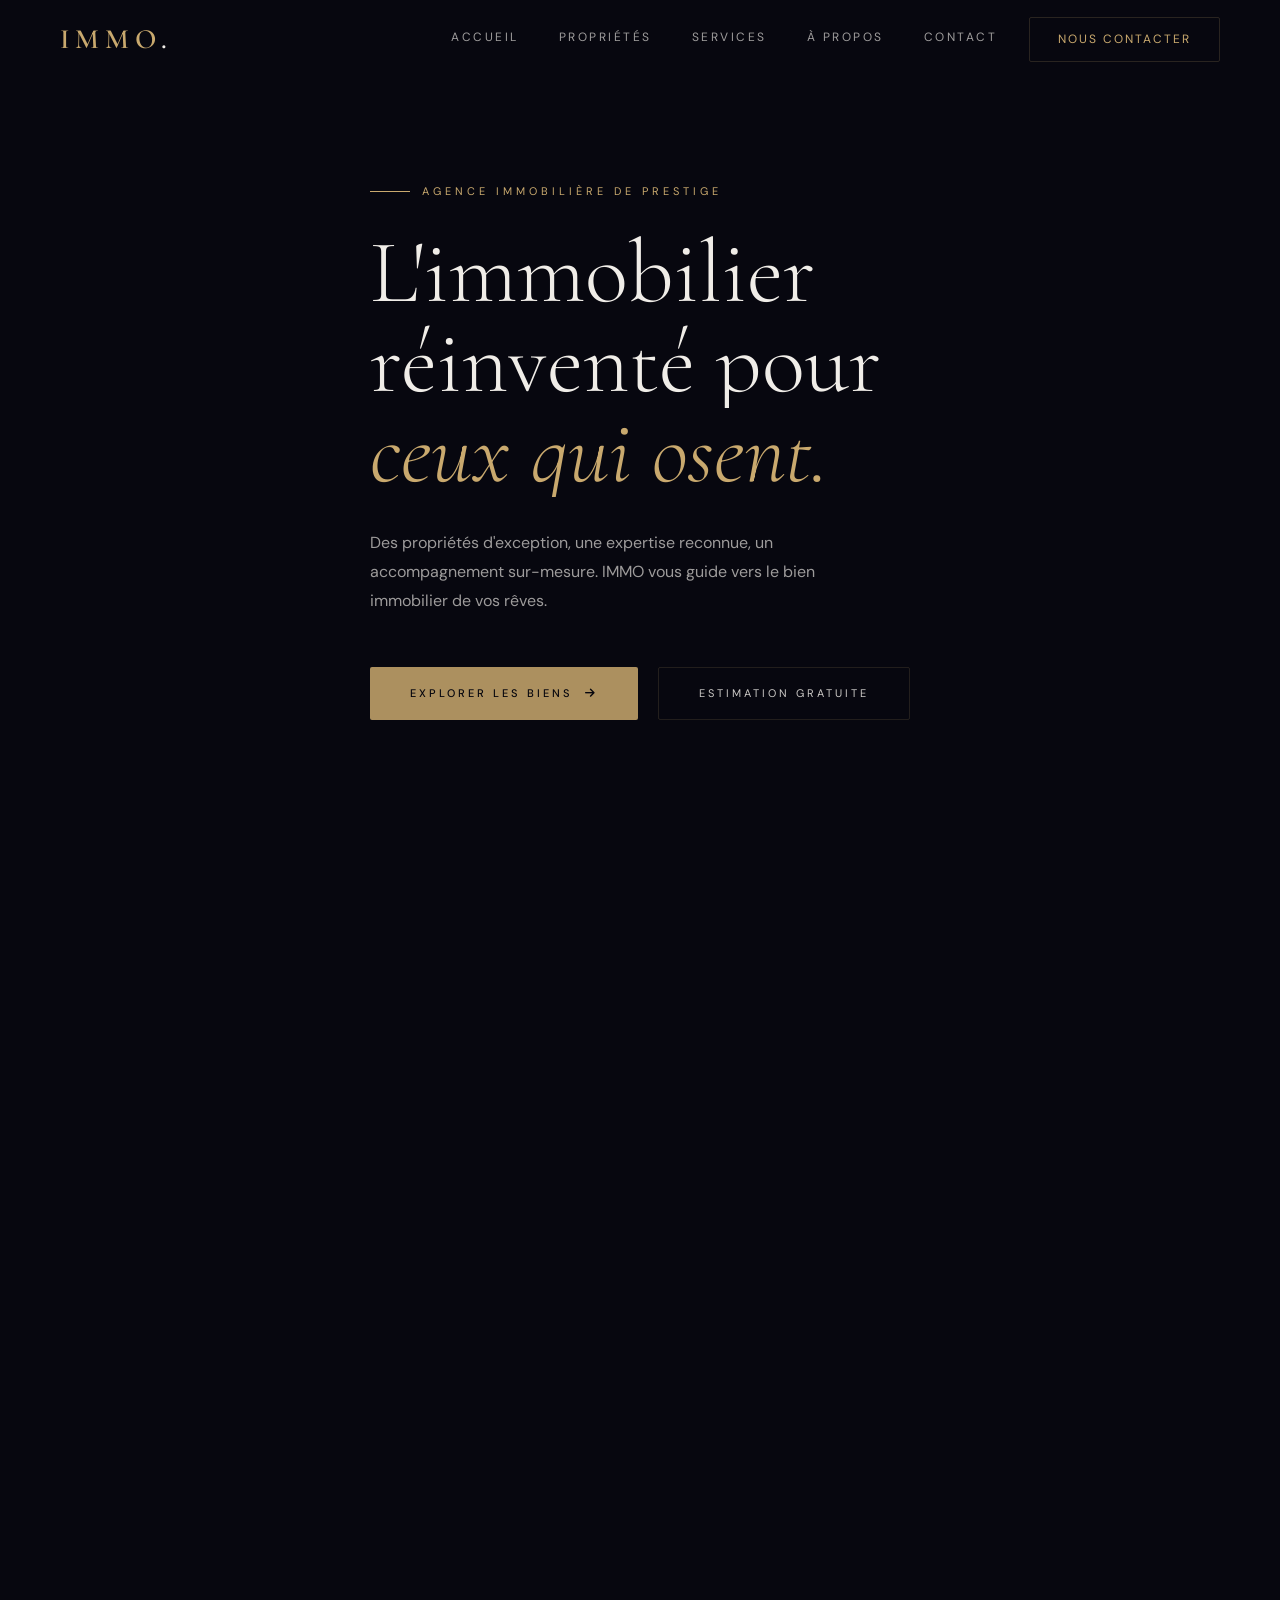
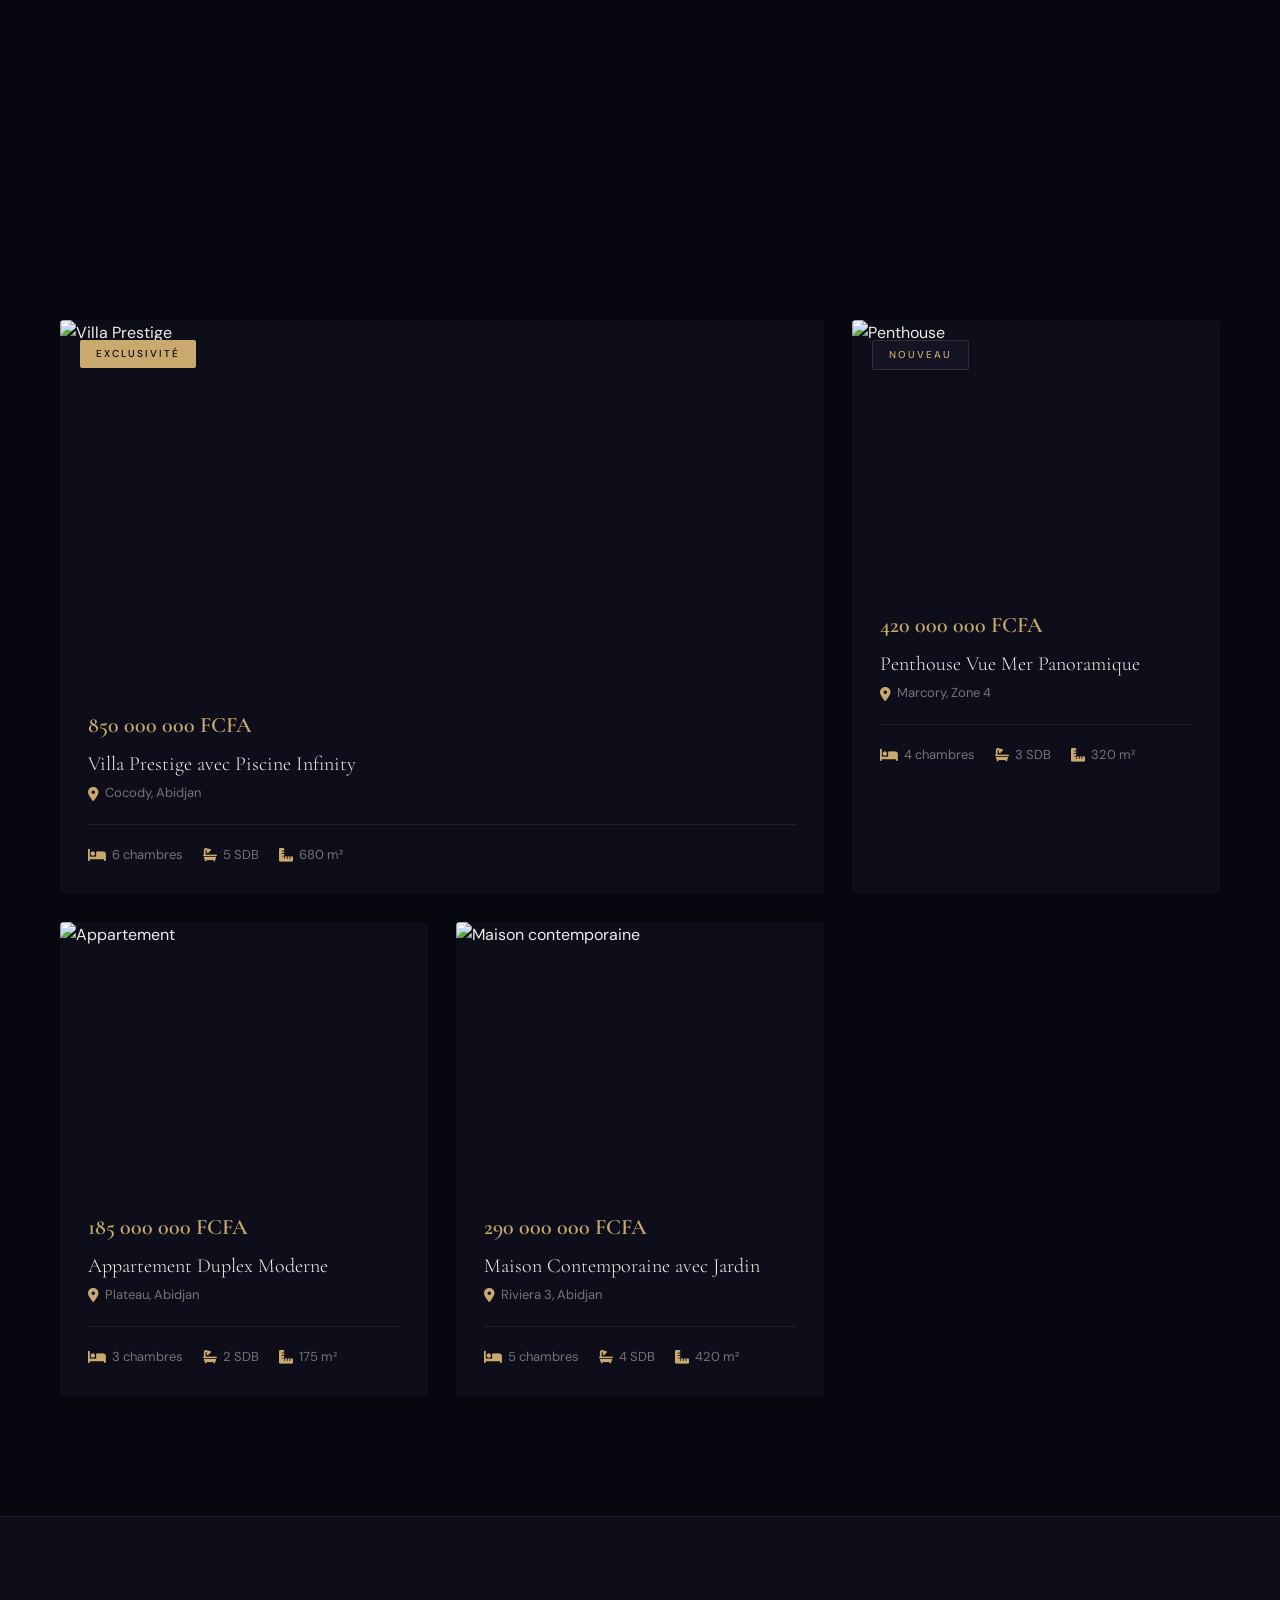
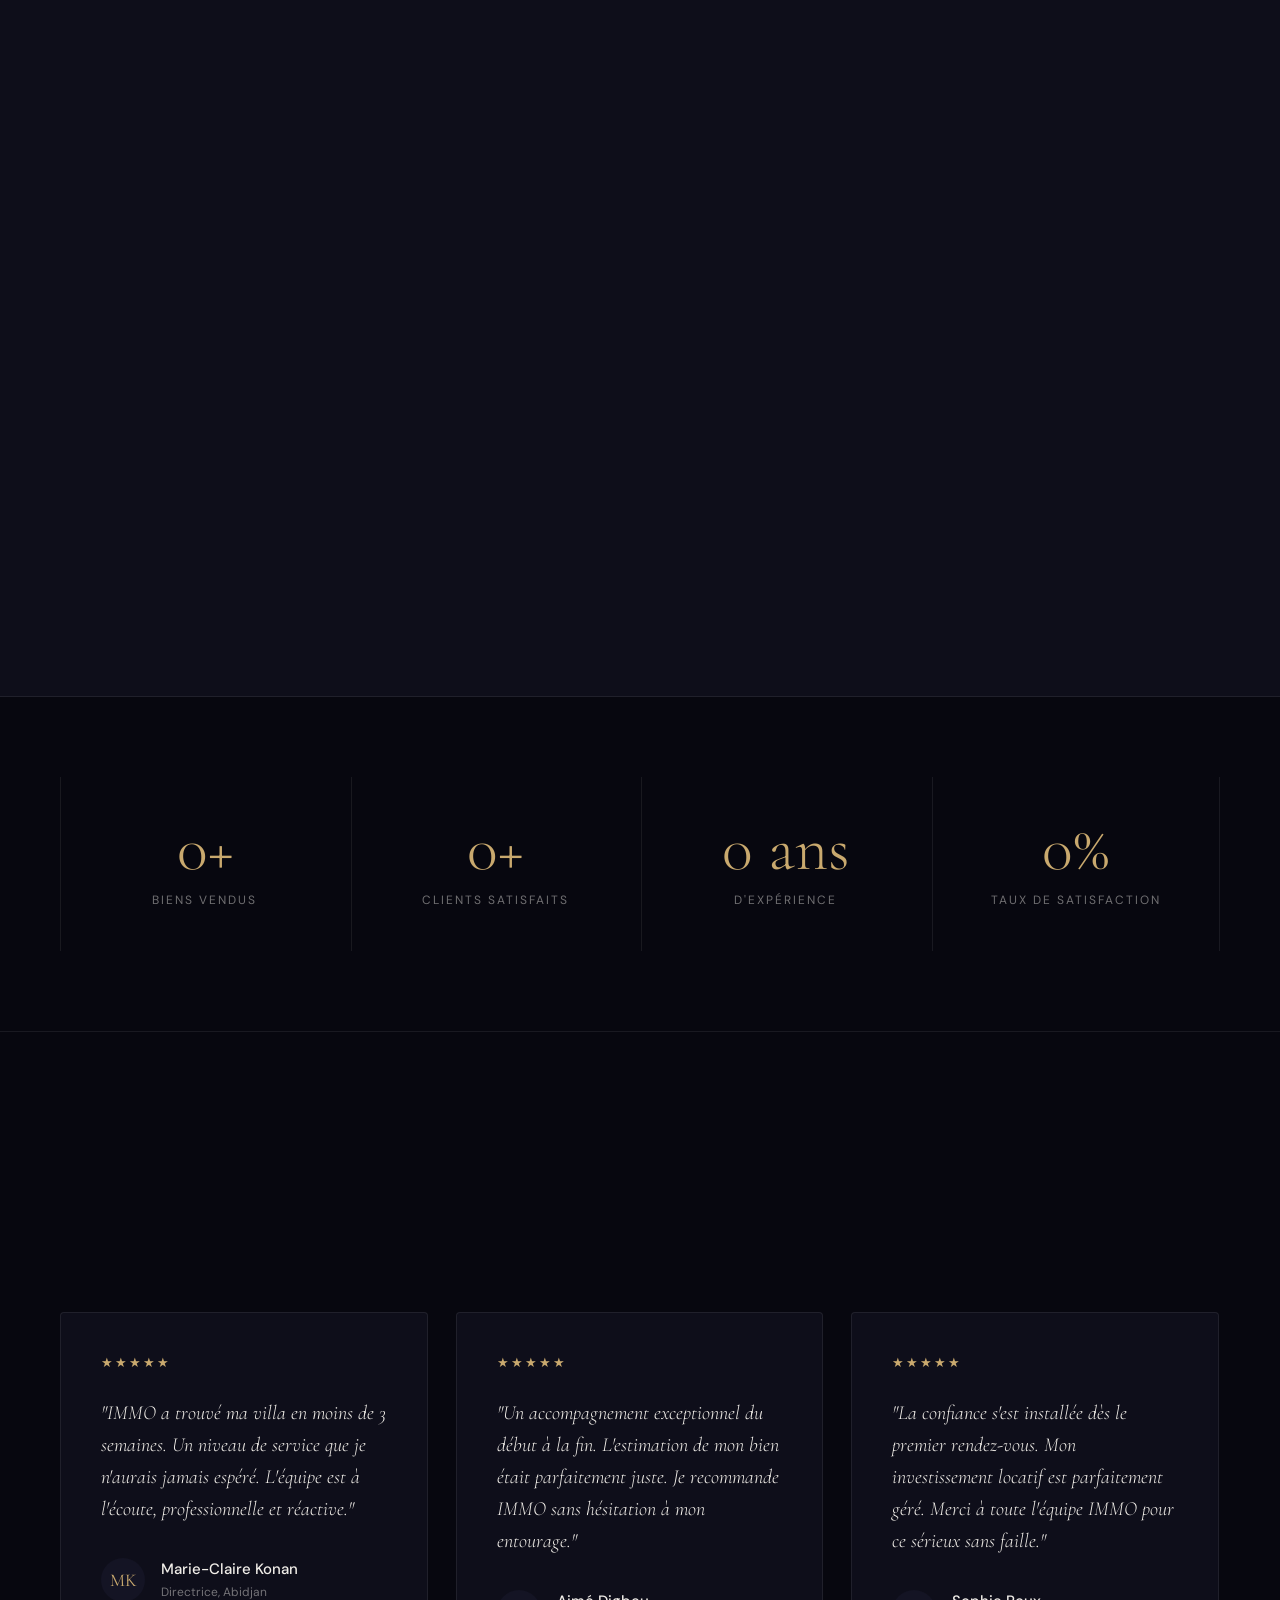
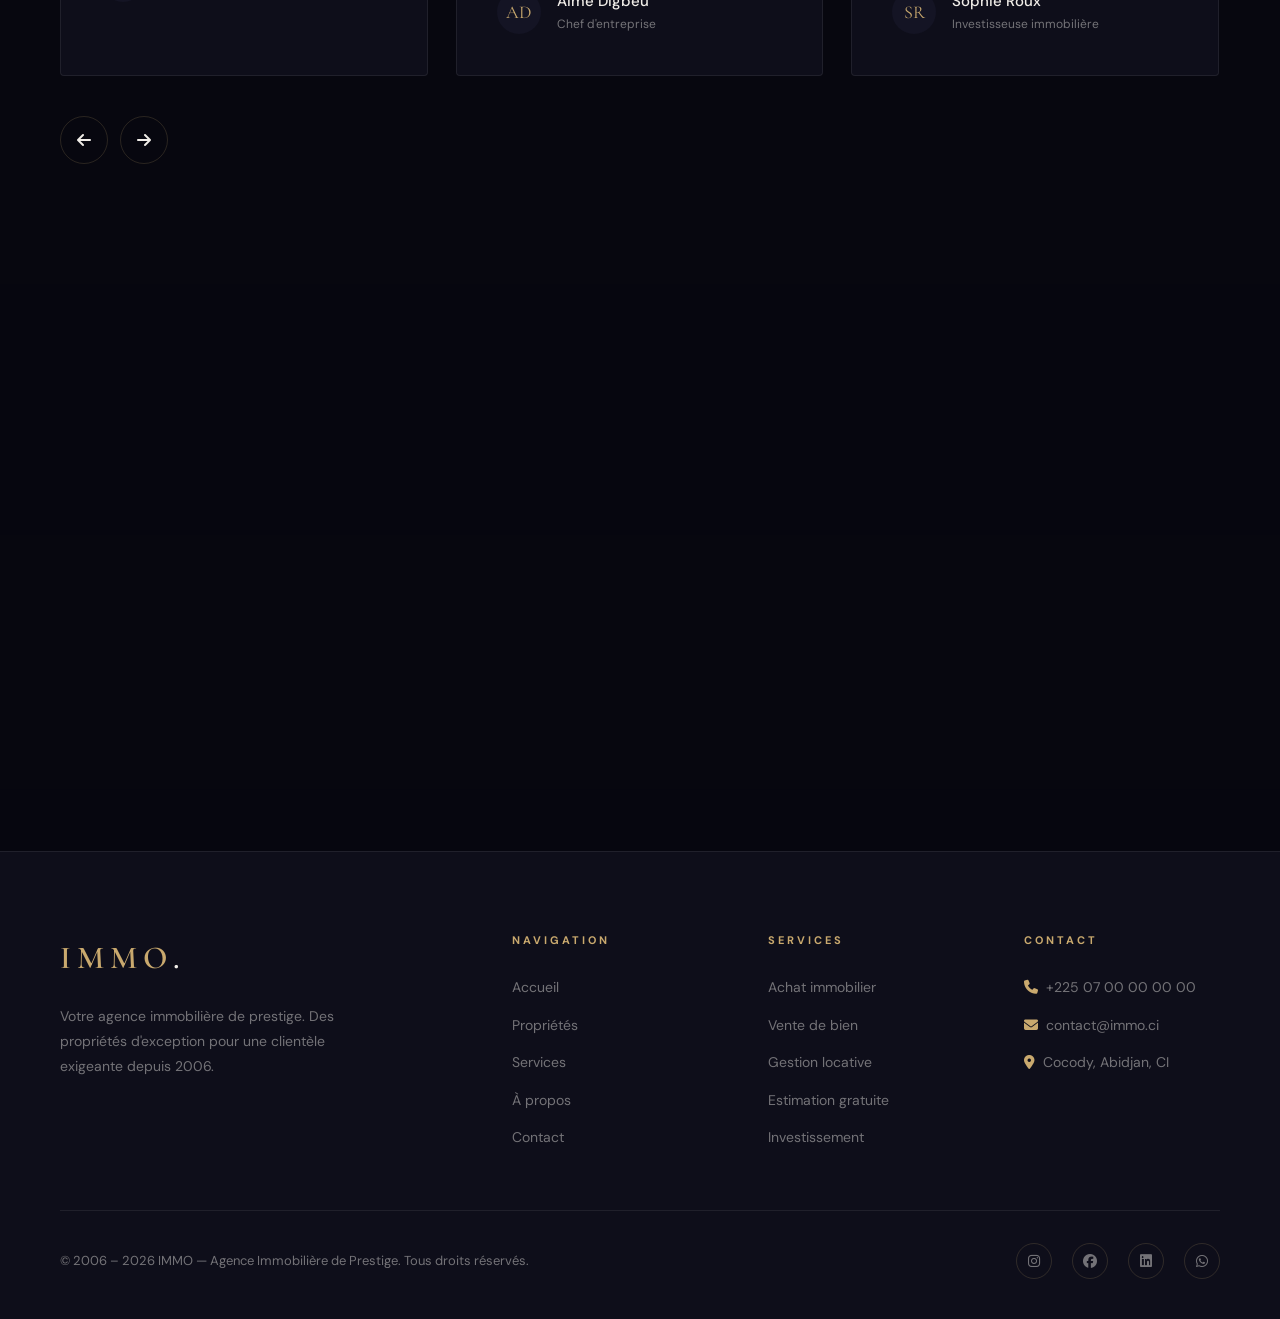
==== index.html @ c1b5be08 "lancement_officiel" ====
<!DOCTYPE html>
<html lang="fr">
<head>
  <meta charset="UTF-8">
  <meta name="viewport" content="width=device-width, initial-scale=1.0">
  <title>IMMO — Agence Immobilière de Prestige</title>
  <meta name="description" content="IMMO, votre agence immobilière de prestige. Villas, appartements et propriétés d'exception à travers le pays.">
  <link rel="stylesheet" href="style.css">
  <link rel="stylesheet" href="https://cdnjs.cloudflare.com/ajax/libs/font-awesome/6.4.0/css/all.min.css">
  <style>
    /* ── HERO ── */
    .hero {
      position: relative;
      height: 100vh;
      min-height: 700px;
      display: flex;
      align-items: center;
    }
    .hero-bg {
      position: absolute;
      inset: 0;
      background-image: url('https://images.unsplash.com/photo-1600596542815-ffad4c1539a9?w=1800&q=85');
      background-size: cover;
      background-position: center;
      overflow: hidden;
    }
    .hero-overlay {
      position: absolute;
      inset: 0;
      background: linear-gradient(
        105deg,
        rgba(7,7,15,0.92) 0%,
        rgba(7,7,15,0.70) 50%,
        rgba(7,7,15,0.30) 100%
      );
    }
    .hero-content {
      position: relative;
      z-index: 2;
      max-width: 780px;
    }
    .hero-eyebrow {
      display: flex;
      align-items: center;
      gap: 12px;
      margin-bottom: 28px;
      overflow: hidden;
    }
    .hero-eyebrow-inner {
      display: flex;
      align-items: center;
      gap: 12px;
      transform: translateX(-100%);
      opacity: 0;
    }
    .hero-eyebrow span {
      font-size: 11px;
      letter-spacing: 4px;
      text-transform: uppercase;
      color: var(--gold);
    }
    .hero-eyebrow-line { width: 40px; height: 1px; background: var(--gold); }

    .hero-title {
      font-family: var(--font-display);
      font-weight: 300;
      font-size: clamp(52px, 7vw, 96px);
      line-height: 1.0;
      margin-bottom: 32px;
      overflow: hidden;
    }
    .hero-title .line-wrap { overflow: hidden; }
    .hero-title .line { display: block; transform: translateY(110%); opacity: 0; }
    .hero-title em {
      font-style: italic;
      color: var(--gold);
    }

    .hero-desc {
      font-size: 16px;
      color: var(--text-sub);
      line-height: 1.8;
      max-width: 480px;
      margin-bottom: 48px;
      opacity: 0;
      transform: translateY(20px);
    }
    .hero-actions {
      display: flex;
      gap: 20px;
      opacity: 0;
      transform: translateY(20px);
    }

    /* Search bar */
    .hero-search {
      position: absolute;
      bottom: -36px;
      left: 0;
      right: 0;
      z-index: 10;
    }
    .hero-search-inner {
      max-width: 900px;
      margin: 0 auto;
      background: var(--bg2);
      border: 1px solid var(--border);
      border-radius: 4px;
      padding: 28px 36px;
      display: grid;
      grid-template-columns: 1fr 1fr 1fr auto;
      gap: 24px;
      align-items: end;
      box-shadow: 0 40px 100px rgba(0,0,0,0.5);
    }
    .search-field label {
      display: block;
      font-size: 10px;
      letter-spacing: 2.5px;
      text-transform: uppercase;
      color: var(--gold);
      margin-bottom: 10px;
    }
    .search-field select,
    .search-field input {
      width: 100%;
      background: transparent;
      border: none;
      border-bottom: 1px solid var(--border-light);
      padding: 8px 0;
      font-size: 14px;
      color: var(--text);
      font-family: var(--font-body);
      outline: none;
      transition: border-color 0.3s;
      appearance: none;
    }
    .search-field select option { background: var(--bg2); color: var(--text); }
    .search-field select:focus,
    .search-field input:focus { border-color: var(--gold); }
    .search-field input::placeholder { color: var(--text-muted); }
    .search-btn {
      padding: 14px 32px;
      background: var(--gold);
      color: var(--bg);
      font-size: 12px;
      letter-spacing: 2px;
      text-transform: uppercase;
      font-weight: 500;
      border-radius: 2px;
      transition: var(--transition);
      white-space: nowrap;
    }
    .search-btn:hover { background: var(--gold-light); }

    /* Scroll indicator */
    .scroll-indicator {
      position: absolute;
      bottom: 40px;
      right: 60px;
      z-index: 2;
      display: flex;
      flex-direction: column;
      align-items: center;
      gap: 8px;
      opacity: 0;
    }
    .scroll-indicator span {
      writing-mode: vertical-rl;
      font-size: 10px;
      letter-spacing: 3px;
      text-transform: uppercase;
      color: var(--text-muted);
    }
    .scroll-line {
      width: 1px;
      height: 60px;
      background: linear-gradient(to bottom, var(--gold), transparent);
      animation: scrollDown 2s ease-in-out infinite;
    }
    @keyframes scrollDown {
      0% { transform: scaleY(0); transform-origin: top; opacity: 1; }
      50% { transform: scaleY(1); transform-origin: top; opacity: 1; }
      100% { transform: scaleY(1); transform-origin: bottom; opacity: 0; }
    }

    /* Floating stats */
    .hero-stats {
      position: absolute;
      bottom: 100px;
      right: 60px;
      z-index: 2;
      display: flex;
      flex-direction: column;
      gap: 2px;
      opacity: 0;
    }
    .hero-stat {
      background: rgba(14,14,26,0.7);
      backdrop-filter: blur(10px);
      border: 1px solid var(--border-light);
      border-radius: 2px;
      padding: 16px 24px;
      text-align: right;
    }
    .hero-stat-val {
      font-family: var(--font-display);
      font-size: 28px;
      font-weight: 600;
      color: var(--gold);
      line-height: 1;
    }
    .hero-stat-lbl {
      font-size: 10px;
      letter-spacing: 2px;
      text-transform: uppercase;
      color: var(--text-muted);
      margin-top: 4px;
    }

    /* ── INTRO ── */
    .intro-section {
      padding: 160px 0 120px;
    }
    .intro-grid {
      display: grid;
      grid-template-columns: 1fr 1fr;
      gap: 100px;
      align-items: center;
    }
    .intro-text .display-title { font-size: clamp(36px, 4vw, 56px); margin-bottom: 24px; }
    .intro-text p { font-size: 15px; color: var(--text-muted); line-height: 1.9; margin-bottom: 16px; }
    .intro-img-wrap {
      position: relative;
      height: 580px;
    }
    .intro-img {
      width: 80%;
      height: 100%;
      object-fit: cover;
      border-radius: 4px;
      position: absolute;
      right: 0;
    }
    .intro-img-card {
      position: absolute;
      bottom: 40px;
      left: 0;
      background: var(--bg2);
      border: 1px solid var(--border);
      border-radius: 4px;
      padding: 24px 28px;
      width: 200px;
      z-index: 2;
    }
    .intro-img-card .val {
      font-family: var(--font-display);
      font-size: 40px;
      font-weight: 600;
      color: var(--gold);
      line-height: 1;
    }
    .intro-img-card .lbl {
      font-size: 12px;
      color: var(--text-muted);
      margin-top: 6px;
      letter-spacing: 1px;
    }
    .intro-img-badge {
      position: absolute;
      top: 40px;
      left: 20px;
      background: var(--gold);
      color: var(--bg);
      padding: 10px 20px;
      font-size: 11px;
      letter-spacing: 2px;
      text-transform: uppercase;
      font-weight: 500;
      border-radius: 2px;
      z-index: 2;
    }

    /* ── FEATURED PROPERTIES ── */
    .props-header {
      display: flex;
      align-items: flex-end;
      justify-content: space-between;
      margin-bottom: 60px;
    }
    .props-header .display-title { font-size: clamp(36px, 4vw, 52px); }
    .props-grid {
      display: grid;
      grid-template-columns: repeat(3, 1fr);
      gap: 28px;
    }
    .props-grid .prop-card:first-child {
      grid-column: span 2;
    }
    .props-grid .prop-card:first-child .prop-card-img { height: 360px; }

    /* ── SERVICES ── */
    .services-section {
      background: var(--bg2);
      border-top: 1px solid var(--border-light);
      border-bottom: 1px solid var(--border-light);
    }
    .services-grid {
      display: grid;
      grid-template-columns: repeat(4, 1fr);
      gap: 2px;
      margin-top: 60px;
    }
    .service-item {
      padding: 48px 36px;
      border: 1px solid var(--border-light);
      transition: background 0.4s, border-color 0.4s;
      cursor: default;
    }
    .service-item:hover {
      background: rgba(201,169,110,0.05);
      border-color: var(--border);
    }
    .service-icon {
      width: 52px; height: 52px;
      border: 1px solid var(--border);
      border-radius: 50%;
      display: flex;
      align-items: center;
      justify-content: center;
      margin-bottom: 28px;
      font-size: 20px;
      color: var(--gold);
      transition: var(--transition);
    }
    .service-item:hover .service-icon {
      background: var(--gold);
      color: var(--bg);
      border-color: var(--gold);
    }
    .service-item h3 {
      font-family: var(--font-display);
      font-size: 22px;
      font-weight: 400;
      margin-bottom: 12px;
    }
    .service-item p {
      font-size: 14px;
      color: var(--text-muted);
      line-height: 1.8;
    }

    /* ── STATS BAND ── */
    .stats-band {
      padding: 80px 0;
      border-bottom: 1px solid var(--border-light);
    }
    .stats-row {
      display: grid;
      grid-template-columns: repeat(4, 1fr);
      gap: 2px;
    }
    .stat-box {
      text-align: center;
      padding: 40px 20px;
      border-left: 1px solid var(--border-light);
    }
    .stat-box:last-child { border-right: 1px solid var(--border-light); }
    .stat-num {
      font-family: var(--font-display);
      font-size: clamp(48px, 5vw, 72px);
      font-weight: 300;
      color: var(--gold);
      line-height: 1;
      display: block;
    }
    .stat-lbl {
      font-size: 12px;
      letter-spacing: 2px;
      text-transform: uppercase;
      color: var(--text-muted);
      margin-top: 10px;
      display: block;
    }

    /* ── TESTIMONIALS ── */
    .testimonials-section { overflow: hidden; }
    .testimonials-header { margin-bottom: 60px; }
    .testimonials-track {
      display: flex;
      gap: 28px;
      transition: transform 0.6s var(--ease-out);
    }
    .testimonial-card {
      flex: 0 0 calc(33.33% - 19px);
      background: var(--bg2);
      border: 1px solid var(--border-light);
      border-radius: 4px;
      padding: 40px;
    }
    .testimonial-stars {
      color: var(--gold);
      font-size: 13px;
      letter-spacing: 2px;
      margin-bottom: 24px;
    }
    .testimonial-text {
      font-family: var(--font-display);
      font-size: 20px;
      font-weight: 300;
      font-style: italic;
      line-height: 1.6;
      color: var(--text);
      margin-bottom: 32px;
    }
    .testimonial-author {
      display: flex;
      align-items: center;
      gap: 16px;
    }
    .testimonial-avatar {
      width: 44px; height: 44px;
      border-radius: 50%;
      object-fit: cover;
      background: var(--bg3);
    }
    .testimonial-name { font-size: 15px; font-weight: 500; }
    .testimonial-role { font-size: 12px; color: var(--text-muted); margin-top: 2px; }
    .testimonials-nav {
      display: flex;
      gap: 12px;
      margin-top: 40px;
    }
    .testimonial-btn {
      width: 48px; height: 48px;
      border: 1px solid var(--border);
      border-radius: 50%;
      display: flex;
      align-items: center;
      justify-content: center;
      color: var(--text);
      font-size: 16px;
      transition: var(--transition);
      cursor: pointer;
    }
    .testimonial-btn:hover { border-color: var(--gold); color: var(--gold); }

    /* ── CTA BANNER ── */
    .cta-banner {
      position: relative;
      overflow: hidden;
    }
    .cta-banner-bg {
      position: absolute;
      inset: 0;
      background-image: url('https://images.unsplash.com/photo-1600047509807-ba8f99d2cdde?w=1800&q=80');
      background-size: cover;
      background-position: center;
    }
    .cta-banner-overlay {
      position: absolute;
      inset: 0;
      background: rgba(7,7,15,0.82);
    }
    .cta-banner-content {
      position: relative;
      z-index: 2;
      padding: 120px 0;
      text-align: center;
    }
    .cta-banner-content .display-title {
      font-size: clamp(40px, 5vw, 70px);
      margin-bottom: 20px;
    }
    .cta-banner-content p {
      font-size: 16px;
      color: var(--text-sub);
      max-width: 500px;
      margin: 0 auto 48px;
    }
    .cta-banner-actions { display: flex; gap: 20px; justify-content: center; }

    @media (max-width: 1024px) {
      .hero-search-inner { grid-template-columns: 1fr 1fr; }
      .props-grid { grid-template-columns: 1fr 1fr; }
      .props-grid .prop-card:first-child { grid-column: span 1; }
      .services-grid { grid-template-columns: 1fr 1fr; }
      .stats-row { grid-template-columns: 1fr 1fr; }
      .testimonial-card { flex: 0 0 calc(50% - 14px); }
    }
    @media (max-width: 768px) {
      .hero-stats, .scroll-indicator { display: none; }
      .hero-search-inner { grid-template-columns: 1fr; }
      .intro-grid { grid-template-columns: 1fr; }
      .intro-img-wrap { height: 350px; }
      .props-header { flex-direction: column; align-items: flex-start; gap: 20px; }
      .props-grid { grid-template-columns: 1fr; }
      .services-grid { grid-template-columns: 1fr; }
      .stats-row { grid-template-columns: 1fr 1fr; }
      .testimonial-card { flex: 0 0 85vw; }
      .cta-banner-actions { flex-direction: column; align-items: center; }
    }
  </style>
</head>
<body>

<!-- ══ NAV ══════════════════════════════════════════════════════════════ -->
<nav class="nav" id="mainNav">
  <a href="index.html" class="nav-logo">IMMO<span>.</span></a>
  <div class="nav-links">
    <a href="index.html" class="nav-link">Accueil</a>
    <a href="proprietes.html" class="nav-link">Propriétés</a>
    <a href="services.html" class="nav-link">Services</a>
    <a href="a-propos.html" class="nav-link">À propos</a>
    <a href="contact.html" class="nav-link">Contact</a>
  </div>
  <a href="contact.html" class="nav-cta">Nous contacter</a>
  <div class="hamburger" id="hamburger">
    <span></span><span></span><span></span>
  </div>
</nav>
<div class="mobile-menu" id="mobileMenu">
  <a href="index.html" class="nav-link">Accueil</a>
  <a href="proprietes.html" class="nav-link">Propriétés</a>
  <a href="services.html" class="nav-link">Services</a>
  <a href="a-propos.html" class="nav-link">À propos</a>
  <a href="contact.html" class="nav-link">Contact</a>
</div>

<!-- ══ HERO ══════════════════════════════════════════════════════════════ -->
<section class="hero" id="hero">
  <div class="hero-bg" data-parallax="0.25"></div>
  <div class="hero-overlay"></div>

  <div class="container">
    <div class="hero-content">
      <div class="hero-eyebrow">
        <div class="hero-eyebrow-inner" id="eyebrow">
          <div class="hero-eyebrow-line"></div>
          <span>Agence Immobilière de Prestige</span>
        </div>
      </div>

      <h1 class="hero-title" id="heroTitle">
        <div class="line-wrap"><span class="line">L'immobilier</span></div>
        <div class="line-wrap"><span class="line">réinventé pour</span></div>
        <div class="line-wrap"><span class="line"><em>ceux qui osent.</em></span></div>
      </h1>

      <p class="hero-desc" id="heroDesc">
        Des propriétés d'exception, une expertise reconnue, un accompagnement sur-mesure. IMMO vous guide vers le bien immobilier de vos rêves.
      </p>

      <div class="hero-actions" id="heroActions">
        <a href="proprietes.html" class="btn-primary">
          Explorer les biens <i class="fa fa-arrow-right"></i>
        </a>
        <a href="contact.html" class="btn-outline">
          Estimation gratuite
        </a>
      </div>
    </div>
  </div>

  <!-- Floating stats -->
  <div class="hero-stats" id="heroStats">
    <div class="hero-stat">
      <div class="hero-stat-val">+850</div>
      <div class="hero-stat-lbl">Biens vendus</div>
    </div>
    <div class="hero-stat">
      <div class="hero-stat-val">18 ans</div>
      <div class="hero-stat-lbl">D'expérience</div>
    </div>
  </div>

  <!-- Scroll indicator -->
  <div class="scroll-indicator" id="scrollIndicator">
    <div class="scroll-line"></div>
    <span>Scroll</span>
  </div>

  <!-- Search bar -->
  <div class="hero-search container">
    <div class="hero-search-inner reveal-scale">
      <div class="search-field">
        <label>Type de bien</label>
        <select>
          <option>Tous les biens</option>
          <option>Villa</option>
          <option>Appartement</option>
          <option>Penthouse</option>
          <option>Maison</option>
        </select>
      </div>
      <div class="search-field">
        <label>Localisation</label>
        <input type="text" placeholder="Ville, quartier...">
      </div>
      <div class="search-field">
        <label>Budget maximum</label>
        <select>
          <option>Tous budgets</option>
          <option>Jusqu'à 50M FCFA</option>
          <option>Jusqu'à 100M FCFA</option>
          <option>Jusqu'à 250M FCFA</option>
          <option>250M+ FCFA</option>
        </select>
      </div>
      <button class="search-btn" onclick="window.location='proprietes.html'">
        <i class="fa fa-search"></i> Rechercher
      </button>
    </div>
  </div>
</section>

<!-- ══ INTRO ══════════════════════════════════════════════════════════════ -->
<section class="intro-section">
  <div class="container">
    <div class="intro-grid">
      <div class="intro-text">
        <span class="tag reveal">Notre approche</span>
        <h2 class="display-title reveal">
          Plus qu'une agence,<br>
          <em style="font-style:italic; color:var(--gold);">un partenaire</em><br>
          de confiance.
        </h2>
        <div class="divider reveal"></div>
        <p class="reveal">Depuis 18 ans, IMMO accompagne ses clients dans leurs projets immobiliers les plus ambitieux. Notre équipe d'experts sélectionne pour vous des biens d'exception avec un seul objectif : votre satisfaction totale.</p>
        <p class="reveal">Chaque bien est rigoureusement évalué, chaque transaction est suivie avec rigueur et transparence, chaque client bénéficie d'un accompagnement personnalisé de A à Z.</p>
        <a href="a-propos.html" class="btn-outline reveal" style="margin-top:32px;">En savoir plus</a>
      </div>
      <div class="intro-img-wrap reveal-right">
        <div class="intro-img-badge">Depuis 2006</div>
        <img
          class="intro-img"
          src="https://images.unsplash.com/photo-1613977257363-707ba9348227?w=900&q=85"
          alt="Villa de luxe IMMO"
        >
        <div class="intro-img-card">
          <div class="val"><span class="counter" data-target="850" data-suffix="+">0+</span></div>
          <div class="lbl">Biens vendus</div>
        </div>
      </div>
    </div>
  </div>
</section>

<!-- ══ FEATURED PROPERTIES ══════════════════════════════════════════════ -->
<section class="section" style="padding-top:0;">
  <div class="container">
    <div class="props-header">
      <div>
        <span class="tag reveal">Sélection du moment</span>
        <h2 class="display-title reveal" style="font-size:clamp(36px,4vw,52px);">Propriétés en vedette</h2>
      </div>
      <a href="proprietes.html" class="btn-outline reveal">Voir tout <i class="fa fa-arrow-right"></i></a>
    </div>

    <div class="props-grid stagger-children">
      <!-- Card 1 — Large -->
      <div class="prop-card">
        <img class="prop-card-img" src="https://images.unsplash.com/photo-1613977257592-4871e5fcd7c4?w=1000&q=85" alt="Villa Prestige">
        <span class="prop-card-badge">Exclusivité</span>
        <div class="prop-card-body">
          <div class="prop-card-price">850 000 000 FCFA</div>
          <div class="prop-card-title">Villa Prestige avec Piscine Infinity</div>
          <div class="prop-card-loc"><i class="fa fa-map-marker-alt"></i> Cocody, Abidjan</div>
          <div class="prop-card-specs">
            <div class="spec-item"><i class="fa fa-bed"></i> 6 chambres</div>
            <div class="spec-item"><i class="fa fa-bath"></i> 5 SDB</div>
            <div class="spec-item"><i class="fa fa-ruler-combined"></i> 680 m²</div>
          </div>
        </div>
      </div>

      <!-- Card 2 -->
      <div class="prop-card">
        <img class="prop-card-img" src="https://images.unsplash.com/photo-1512917774080-9991f1c4c750?w=700&q=85" alt="Penthouse">
        <span class="prop-card-badge" style="background:var(--bg3);color:var(--gold);border:1px solid var(--border);">Nouveau</span>
        <div class="prop-card-body">
          <div class="prop-card-price">420 000 000 FCFA</div>
          <div class="prop-card-title">Penthouse Vue Mer Panoramique</div>
          <div class="prop-card-loc"><i class="fa fa-map-marker-alt"></i> Marcory, Zone 4</div>
          <div class="prop-card-specs">
            <div class="spec-item"><i class="fa fa-bed"></i> 4 chambres</div>
            <div class="spec-item"><i class="fa fa-bath"></i> 3 SDB</div>
            <div class="spec-item"><i class="fa fa-ruler-combined"></i> 320 m²</div>
          </div>
        </div>
      </div>

      <!-- Card 3 -->
      <div class="prop-card">
        <img class="prop-card-img" src="https://images.unsplash.com/photo-1600585154526-990dced4db0d?w=700&q=85" alt="Appartement">
        <div class="prop-card-body">
          <div class="prop-card-price">185 000 000 FCFA</div>
          <div class="prop-card-title">Appartement Duplex Moderne</div>
          <div class="prop-card-loc"><i class="fa fa-map-marker-alt"></i> Plateau, Abidjan</div>
          <div class="prop-card-specs">
            <div class="spec-item"><i class="fa fa-bed"></i> 3 chambres</div>
            <div class="spec-item"><i class="fa fa-bath"></i> 2 SDB</div>
            <div class="spec-item"><i class="fa fa-ruler-combined"></i> 175 m²</div>
          </div>
        </div>
      </div>

      <!-- Card 4 -->
      <div class="prop-card">
        <img class="prop-card-img" src="https://images.unsplash.com/photo-1523217582562-09d0def993a6?w=700&q=85" alt="Maison contemporaine">
        <div class="prop-card-body">
          <div class="prop-card-price">290 000 000 FCFA</div>
          <div class="prop-card-title">Maison Contemporaine avec Jardin</div>
          <div class="prop-card-loc"><i class="fa fa-map-marker-alt"></i> Riviera 3, Abidjan</div>
          <div class="prop-card-specs">
            <div class="spec-item"><i class="fa fa-bed"></i> 5 chambres</div>
            <div class="spec-item"><i class="fa fa-bath"></i> 4 SDB</div>
            <div class="spec-item"><i class="fa fa-ruler-combined"></i> 420 m²</div>
          </div>
        </div>
      </div>
    </div>
  </div>
</section>

<!-- ══ SERVICES ══════════════════════════════════════════════════════════ -->
<section class="section services-section">
  <div class="container">
    <span class="tag reveal">Ce que nous faisons</span>
    <h2 class="display-title reveal" style="font-size:clamp(36px,4vw,52px); max-width:600px;">Des services pensés pour votre réussite.</h2>

    <div class="services-grid">
      <div class="service-item reveal">
        <div class="service-icon"><i class="fa fa-search"></i></div>
        <h3>Recherche de bien</h3>
        <p>Nous identifions les propriétés correspondant exactement à vos critères, même les plus exigeants.</p>
      </div>
      <div class="service-item reveal">
        <div class="service-icon"><i class="fa fa-handshake"></i></div>
        <h3>Transaction clé en main</h3>
        <p>De la négociation à la signature notariale, nous gérons chaque étape avec expertise et rigueur.</p>
      </div>
      <div class="service-item reveal">
        <div class="service-icon"><i class="fa fa-chart-line"></i></div>
        <h3>Estimation immobilière</h3>
        <p>Une évaluation précise de votre bien, basée sur les données du marché et notre expertise locale.</p>
      </div>
      <div class="service-item reveal">
        <div class="service-icon"><i class="fa fa-home"></i></div>
        <h3>Gestion locative</h3>
        <p>Confiez-nous la gestion de vos biens locatifs : locataires, loyers, entretien — on gère tout.</p>
      </div>
    </div>
  </div>
</section>

<!-- ══ STATS ══════════════════════════════════════════════════════════════ -->
<section class="stats-band">
  <div class="container">
    <div class="stats-row">
      <div class="stat-box">
        <span class="stat-num counter" data-target="850" data-suffix="+">0+</span>
        <span class="stat-lbl">Biens vendus</span>
      </div>
      <div class="stat-box">
        <span class="stat-num counter" data-target="1200" data-suffix="+">0+</span>
        <span class="stat-lbl">Clients satisfaits</span>
      </div>
      <div class="stat-box">
        <span class="stat-num counter" data-target="18" data-suffix=" ans">0 ans</span>
        <span class="stat-lbl">D'expérience</span>
      </div>
      <div class="stat-box">
        <span class="stat-num counter" data-target="98" data-suffix="%">0%</span>
        <span class="stat-lbl">Taux de satisfaction</span>
      </div>
    </div>
  </div>
</section>

<!-- ══ TESTIMONIALS ══════════════════════════════════════════════════════ -->
<section class="section testimonials-section">
  <div class="container">
    <div class="testimonials-header">
      <span class="tag reveal">Ils nous font confiance</span>
      <h2 class="display-title reveal" style="font-size:clamp(36px,4vw,52px);">Ce que disent nos clients</h2>
    </div>

    <div style="overflow:hidden;">
      <div class="testimonials-track" id="testimonialsTrack">
        <div class="testimonial-card">
          <div class="testimonial-stars">★★★★★</div>
          <p class="testimonial-text">"IMMO a trouvé ma villa en moins de 3 semaines. Un niveau de service que je n'aurais jamais espéré. L'équipe est à l'écoute, professionnelle et réactive."</p>
          <div class="testimonial-author">
            <div class="testimonial-avatar" style="background:var(--bg3);display:flex;align-items:center;justify-content:center;font-family:var(--font-display);font-size:18px;color:var(--gold);">MK</div>
            <div>
              <div class="testimonial-name">Marie-Claire Konan</div>
              <div class="testimonial-role">Directrice, Abidjan</div>
            </div>
          </div>
        </div>
        <div class="testimonial-card">
          <div class="testimonial-stars">★★★★★</div>
          <p class="testimonial-text">"Un accompagnement exceptionnel du début à la fin. L'estimation de mon bien était parfaitement juste. Je recommande IMMO sans hésitation à mon entourage."</p>
          <div class="testimonial-author">
            <div class="testimonial-avatar" style="background:var(--bg3);display:flex;align-items:center;justify-content:center;font-family:var(--font-display);font-size:18px;color:var(--gold);">AD</div>
            <div>
              <div class="testimonial-name">Aimé Digbeu</div>
              <div class="testimonial-role">Chef d'entreprise</div>
            </div>
          </div>
        </div>
        <div class="testimonial-card">
          <div class="testimonial-stars">★★★★★</div>
          <p class="testimonial-text">"La confiance s'est installée dès le premier rendez-vous. Mon investissement locatif est parfaitement géré. Merci à toute l'équipe IMMO pour ce sérieux sans faille."</p>
          <div class="testimonial-author">
            <div class="testimonial-avatar" style="background:var(--bg3);display:flex;align-items:center;justify-content:center;font-family:var(--font-display);font-size:18px;color:var(--gold);">SR</div>
            <div>
              <div class="testimonial-name">Sophie Roux</div>
              <div class="testimonial-role">Investisseuse immobilière</div>
            </div>
          </div>
        </div>
      </div>
    </div>

    <div class="testimonials-nav">
      <button class="testimonial-btn" id="prevBtn"><i class="fa fa-arrow-left"></i></button>
      <button class="testimonial-btn" id="nextBtn"><i class="fa fa-arrow-right"></i></button>
    </div>
  </div>
</section>

<!-- ══ CTA BANNER ════════════════════════════════════════════════════════ -->
<section class="cta-banner">
  <div class="cta-banner-bg" data-parallax="0.2"></div>
  <div class="cta-banner-overlay"></div>
  <div class="container">
    <div class="cta-banner-content">
      <span class="tag reveal" style="justify-content:center;margin-bottom:20px;">Prêt à commencer ?</span>
      <h2 class="display-title reveal">Votre projet immobilier<br>commence ici.</h2>
      <p class="reveal">Parlons de vos ambitions. Nos conseillers vous répondent sous 24h.</p>
      <div class="cta-banner-actions reveal">
        <a href="contact.html" class="btn-primary">Prendre rendez-vous <i class="fa fa-arrow-right"></i></a>
        <a href="proprietes.html" class="btn-outline">Voir les biens</a>
      </div>
    </div>
  </div>
</section>

<!-- ══ FOOTER ════════════════════════════════════════════════════════════ -->
<footer class="footer">
  <div class="footer-grid">
    <div class="footer-brand">
      <div class="logo">IMMO<span style="color:var(--text);">.</span></div>
      <p>Votre agence immobilière de prestige. Des propriétés d'exception pour une clientèle exigeante depuis 2006.</p>
    </div>
    <div class="footer-col">
      <h4>Navigation</h4>
      <ul>
        <li><a href="index.html">Accueil</a></li>
        <li><a href="proprietes.html">Propriétés</a></li>
        <li><a href="services.html">Services</a></li>
        <li><a href="a-propos.html">À propos</a></li>
        <li><a href="contact.html">Contact</a></li>
      </ul>
    </div>
    <div class="footer-col">
      <h4>Services</h4>
      <ul>
        <li><a href="services.html">Achat immobilier</a></li>
        <li><a href="services.html">Vente de bien</a></li>
        <li><a href="services.html">Gestion locative</a></li>
        <li><a href="services.html">Estimation gratuite</a></li>
        <li><a href="services.html">Investissement</a></li>
      </ul>
    </div>
    <div class="footer-col">
      <h4>Contact</h4>
      <ul>
        <li><a href="tel:+2250700000000"><i class="fa fa-phone" style="color:var(--gold);margin-right:8px;"></i>+225 07 00 00 00 00</a></li>
        <li><a href="mailto:contact@immo.ci"><i class="fa fa-envelope" style="color:var(--gold);margin-right:8px;"></i>contact@immo.ci</a></li>
        <li><a href="#"><i class="fa fa-map-marker-alt" style="color:var(--gold);margin-right:8px;"></i>Cocody, Abidjan, CI</a></li>
      </ul>
    </div>
  </div>
  <div class="footer-bottom">
    <p>© 2006 – 2026 IMMO — Agence Immobilière de Prestige. Tous droits réservés.</p>
    <div class="social-links">
      <a href="#"><i class="fab fa-instagram"></i></a>
      <a href="#"><i class="fab fa-facebook"></i></a>
      <a href="#"><i class="fab fa-linkedin"></i></a>
      <a href="#"><i class="fab fa-whatsapp"></i></a>
    </div>
  </div>
</footer>

<!-- ══ SCRIPTS ════════════════════════════════════════════════════════════ -->
<script src="https://cdnjs.cloudflare.com/ajax/libs/gsap/3.12.2/gsap.min.js"></script>
<script src="https://cdnjs.cloudflare.com/ajax/libs/gsap/3.12.2/ScrollTrigger.min.js"></script>
<script src="https://unpkg.com/lenis@1.1.13/dist/lenis.min.js"></script>
<script src="main.js"></script>
<script>
  // Hero entrance animation
  const heroTl = gsap.timeline({ delay: 0.2 });
  heroTl
    .to('#eyebrow', { opacity: 1, x: 0, duration: 1, ease: 'power4.out' })
    .to('.hero-title .line', { y: 0, opacity: 1, stagger: 0.15, duration: 1.1, ease: 'power4.out' }, '-=0.6')
    .to('#heroDesc', { opacity: 1, y: 0, duration: 0.9, ease: 'power3.out' }, '-=0.4')
    .to('#heroActions', { opacity: 1, y: 0, duration: 0.8, ease: 'power3.out' }, '-=0.4')
    .to('#heroStats', { opacity: 1, duration: 0.8, ease: 'power3.out' }, '-=0.3')
    .to('#scrollIndicator', { opacity: 1, duration: 0.6 }, '-=0.2');

  // Hero eyebrow initial state fix
  gsap.set('#eyebrow', { x: -40, opacity: 0 });

  // Testimonials slider
  const track = document.getElementById('testimonialsTrack');
  const cards = track.querySelectorAll('.testimonial-card');
  let current = 0;
  const getSlideWidth = () => cards[0].offsetWidth + 28;

  document.getElementById('nextBtn').addEventListener('click', () => {
    if (current < cards.length - 1) {
      current++;
      gsap.to(track, { x: -current * getSlideWidth(), duration: 0.7, ease: 'power3.out' });
    }
  });
  document.getElementById('prevBtn').addEventListener('click', () => {
    if (current > 0) {
      current--;
      gsap.to(track, { x: -current * getSlideWidth(), duration: 0.7, ease: 'power3.out' });
    }
  });
</script>
</body>
</html>
---- style.css ----
/* ============================
   IMMO — Global Stylesheet
   Luxury Real Estate Agency
   ============================ */

@import url('https://fonts.googleapis.com/css2?family=Cormorant+Garamond:ital,wght@0,300;0,400;0,600;0,700;1,300;1,400&family=DM+Sans:wght@300;400;500&display=swap');

/* ---- VARIABLES ---- */
:root {
  --gold: #C9A96E;
  --gold-light: #E8D5B0;
  --gold-dark: #9A7A47;
  --bg: #07070F;
  --bg2: #0E0E1A;
  --bg3: #141424;
  --text: #F0EDE8;
  --text-muted: rgba(240,237,232,0.45);
  --text-sub: rgba(240,237,232,0.65);
  --border: rgba(201,169,110,0.18);
  --border-light: rgba(240,237,232,0.08);
  --nav-h: 80px;
  --font-display: 'Cormorant Garamond', serif;
  --font-body: 'DM Sans', sans-serif;
  --ease-out: cubic-bezier(0.16, 1, 0.3, 1);
  --ease-in-out: cubic-bezier(0.65, 0, 0.35, 1);
  --transition: 0.4s var(--ease-out);
}

/* ---- RESET ---- */
*, *::before, *::after { margin: 0; padding: 0; box-sizing: border-box; }
html { scroll-behavior: auto; }
body {
  font-family: var(--font-body);
  background: var(--bg);
  color: var(--text);
  overflow-x: hidden;
  font-size: 16px;
  line-height: 1.6;
  -webkit-font-smoothing: antialiased;
}
img { max-width: 100%; display: block; }
a { text-decoration: none; color: inherit; }
ul { list-style: none; }
button { cursor: pointer; border: none; background: none; font-family: inherit; }

/* ---- SCROLLBAR ---- */
::-webkit-scrollbar { width: 4px; }
::-webkit-scrollbar-track { background: var(--bg); }
::-webkit-scrollbar-thumb { background: var(--gold-dark); border-radius: 2px; }

/* ---- SELECTION ---- */
::selection { background: var(--gold); color: var(--bg); }

/* ===========================
   NAVIGATION
   =========================== */
.nav {
  position: fixed;
  top: 0; left: 0; right: 0;
  z-index: 1000;
  height: var(--nav-h);
  display: flex;
  align-items: center;
  padding: 0 60px;
  transition: background 0.5s, backdrop-filter 0.5s, border-color 0.5s;
  border-bottom: 1px solid transparent;
}
.nav.scrolled {
  background: rgba(7,7,15,0.92);
  backdrop-filter: blur(20px);
  border-color: var(--border-light);
}
.nav-logo {
  font-family: var(--font-display);
  font-size: 28px;
  font-weight: 600;
  letter-spacing: 6px;
  color: var(--gold);
  text-transform: uppercase;
  margin-right: auto;
  transition: opacity 0.3s;
}
.nav-logo span { color: var(--text); }
.nav-logo:hover { opacity: 0.8; }
.nav-links {
  display: flex;
  align-items: center;
  gap: 40px;
}
.nav-link {
  font-size: 12px;
  letter-spacing: 2.5px;
  text-transform: uppercase;
  color: var(--text-sub);
  transition: color 0.3s;
  position: relative;
  padding-bottom: 4px;
}
.nav-link::after {
  content: '';
  position: absolute;
  bottom: 0; left: 0;
  width: 0; height: 1px;
  background: var(--gold);
  transition: width 0.4s var(--ease-out);
}
.nav-link:hover, .nav-link.active { color: var(--text); }
.nav-link:hover::after, .nav-link.active::after { width: 100%; }
.nav-cta {
  margin-left: 32px;
  padding: 12px 28px;
  border: 1px solid var(--border);
  border-radius: 2px;
  font-size: 12px;
  letter-spacing: 2px;
  text-transform: uppercase;
  color: var(--gold);
  transition: var(--transition);
}
.nav-cta:hover {
  background: var(--gold);
  color: var(--bg);
  border-color: var(--gold);
}
.hamburger {
  display: none;
  flex-direction: column;
  gap: 6px;
  cursor: pointer;
  padding: 4px;
}
.hamburger span {
  display: block;
  width: 28px; height: 1px;
  background: var(--text);
  transition: var(--transition);
}
.hamburger.open span:nth-child(1) { transform: translateY(7px) rotate(45deg); }
.hamburger.open span:nth-child(2) { opacity: 0; }
.hamburger.open span:nth-child(3) { transform: translateY(-7px) rotate(-45deg); }

/* Mobile menu */
.mobile-menu {
  position: fixed;
  inset: 0;
  z-index: 999;
  background: var(--bg);
  display: flex;
  flex-direction: column;
  align-items: center;
  justify-content: center;
  gap: 40px;
  opacity: 0;
  pointer-events: none;
  transition: opacity 0.4s;
}
.mobile-menu.open { opacity: 1; pointer-events: all; }
.mobile-menu .nav-link {
  font-size: 36px;
  letter-spacing: 4px;
  font-family: var(--font-display);
  font-weight: 300;
}

/* ===========================
   FOOTER
   =========================== */
.footer {
  background: var(--bg2);
  border-top: 1px solid var(--border-light);
  padding: 80px 60px 40px;
}
.footer-grid {
  display: grid;
  grid-template-columns: 2fr 1fr 1fr 1fr;
  gap: 60px;
  margin-bottom: 60px;
}
.footer-brand .logo {
  font-family: var(--font-display);
  font-size: 32px;
  font-weight: 600;
  letter-spacing: 6px;
  color: var(--gold);
  text-transform: uppercase;
  margin-bottom: 20px;
}
.footer-brand p {
  font-size: 14px;
  color: var(--text-muted);
  line-height: 1.8;
  max-width: 280px;
}
.footer-col h4 {
  font-size: 11px;
  letter-spacing: 3px;
  text-transform: uppercase;
  color: var(--gold);
  margin-bottom: 24px;
}
.footer-col ul { display: flex; flex-direction: column; gap: 12px; }
.footer-col a {
  font-size: 14px;
  color: var(--text-muted);
  transition: color 0.3s;
}
.footer-col a:hover { color: var(--text); }
.footer-bottom {
  border-top: 1px solid var(--border-light);
  padding-top: 32px;
  display: flex;
  align-items: center;
  justify-content: space-between;
}
.footer-bottom p {
  font-size: 13px;
  color: var(--text-muted);
}
.social-links { display: flex; gap: 20px; }
.social-links a {
  width: 36px; height: 36px;
  border: 1px solid var(--border);
  border-radius: 50%;
  display: flex; align-items: center; justify-content: center;
  font-size: 14px;
  color: var(--text-muted);
  transition: var(--transition);
}
.social-links a:hover { border-color: var(--gold); color: var(--gold); }

/* ===========================
   UTILITY CLASSES
   =========================== */
.container { max-width: 1320px; margin: 0 auto; padding: 0 60px; }
.section { padding: 120px 0; }
.section-sm { padding: 80px 0; }

.tag {
  display: inline-flex;
  align-items: center;
  gap: 8px;
  font-size: 11px;
  letter-spacing: 3px;
  text-transform: uppercase;
  color: var(--gold);
  margin-bottom: 20px;
}
.tag::before {
  content: '';
  display: block;
  width: 30px; height: 1px;
  background: var(--gold);
}

.display-title {
  font-family: var(--font-display);
  font-weight: 300;
  line-height: 1.05;
  color: var(--text);
}

.btn-primary {
  display: inline-flex;
  align-items: center;
  gap: 12px;
  padding: 18px 40px;
  background: var(--gold);
  color: var(--bg);
  font-size: 11px;
  letter-spacing: 3px;
  text-transform: uppercase;
  font-weight: 500;
  border-radius: 2px;
  transition: var(--transition);
}
.btn-primary:hover {
  background: var(--gold-light);
  transform: translateY(-2px);
}
.btn-outline {
  display: inline-flex;
  align-items: center;
  gap: 12px;
  padding: 17px 40px;
  border: 1px solid var(--border);
  color: var(--text);
  font-size: 11px;
  letter-spacing: 3px;
  text-transform: uppercase;
  font-weight: 400;
  border-radius: 2px;
  transition: var(--transition);
}
.btn-outline:hover {
  border-color: var(--gold);
  color: var(--gold);
  transform: translateY(-2px);
}

.divider {
  width: 60px; height: 1px;
  background: var(--gold);
  margin: 24px 0;
}

/* ===========================
   PROPERTY CARDS
   =========================== */
.prop-card {
  position: relative;
  overflow: hidden;
  border-radius: 4px;
  cursor: pointer;
  background: var(--bg2);
  transition: transform 0.5s var(--ease-out);
}
.prop-card:hover { transform: translateY(-6px); }
.prop-card-img {
  width: 100%;
  height: 260px;
  object-fit: cover;
  transition: transform 0.8s var(--ease-out);
}
.prop-card:hover .prop-card-img { transform: scale(1.05); }
.prop-card-badge {
  position: absolute;
  top: 20px; left: 20px;
  padding: 6px 16px;
  font-size: 10px;
  letter-spacing: 2px;
  text-transform: uppercase;
  background: var(--gold);
  color: var(--bg);
  font-weight: 500;
  border-radius: 2px;
}
.prop-card-body { padding: 28px; }
.prop-card-price {
  font-family: var(--font-display);
  font-size: 22px;
  font-weight: 600;
  color: var(--gold);
  margin-bottom: 8px;
}
.prop-card-title {
  font-family: var(--font-display);
  font-size: 20px;
  font-weight: 300;
  color: var(--text);
  margin-bottom: 6px;
  line-height: 1.3;
}
.prop-card-loc {
  font-size: 13px;
  color: var(--text-muted);
  display: flex;
  align-items: center;
  gap: 6px;
  margin-bottom: 20px;
}
.prop-card-loc i { font-size: 14px; color: var(--gold); }
.prop-card-specs {
  display: flex;
  gap: 20px;
  padding-top: 20px;
  border-top: 1px solid var(--border-light);
}
.spec-item {
  display: flex;
  align-items: center;
  gap: 6px;
  font-size: 13px;
  color: var(--text-muted);
}
.spec-item i { color: var(--gold); font-size: 14px; }

/* Reveal animations (initial state) */
.reveal { opacity: 0; transform: translateY(60px); }
.reveal-left { opacity: 0; transform: translateX(-60px); }
.reveal-right { opacity: 0; transform: translateX(60px); }
.reveal-scale { opacity: 0; transform: scale(0.9); }

/* ===========================
   PAGE HERO (shared)
   =========================== */
.page-hero {
  padding-top: var(--nav-h);
  height: 50vh;
  min-height: 400px;
  display: flex;
  align-items: flex-end;
  padding-bottom: 80px;
  position: relative;
  overflow: hidden;
}
.page-hero::before {
  content: '';
  position: absolute;
  inset: 0;
  background: linear-gradient(135deg, rgba(201,169,110,0.06) 0%, transparent 60%);
}
.page-hero-bg {
  position: absolute;
  inset: 0;
  background-size: cover;
  background-position: center;
  opacity: 0.15;
}
.page-hero-content { position: relative; z-index: 1; }
.page-hero-content .tag { margin-bottom: 16px; }
.page-hero-content h1 {
  font-family: var(--font-display);
  font-size: clamp(48px, 6vw, 80px);
  font-weight: 300;
  line-height: 1.05;
}

/* ===========================
   RESPONSIVE
   =========================== */
@media (max-width: 1024px) {
  .nav { padding: 0 32px; }
  .container { padding: 0 32px; }
  .footer { padding: 60px 32px 32px; }
  .footer-grid { grid-template-columns: 1fr 1fr; gap: 40px; }
}
@media (max-width: 768px) {
  :root { --nav-h: 70px; }
  .nav-links, .nav-cta { display: none; }
  .hamburger { display: flex; }
  .section { padding: 80px 0; }
  .container { padding: 0 24px; }
  .footer { padding: 60px 24px 24px; }
  .footer-grid { grid-template-columns: 1fr; gap: 40px; }
  .footer-bottom { flex-direction: column; gap: 20px; text-align: center; }
}
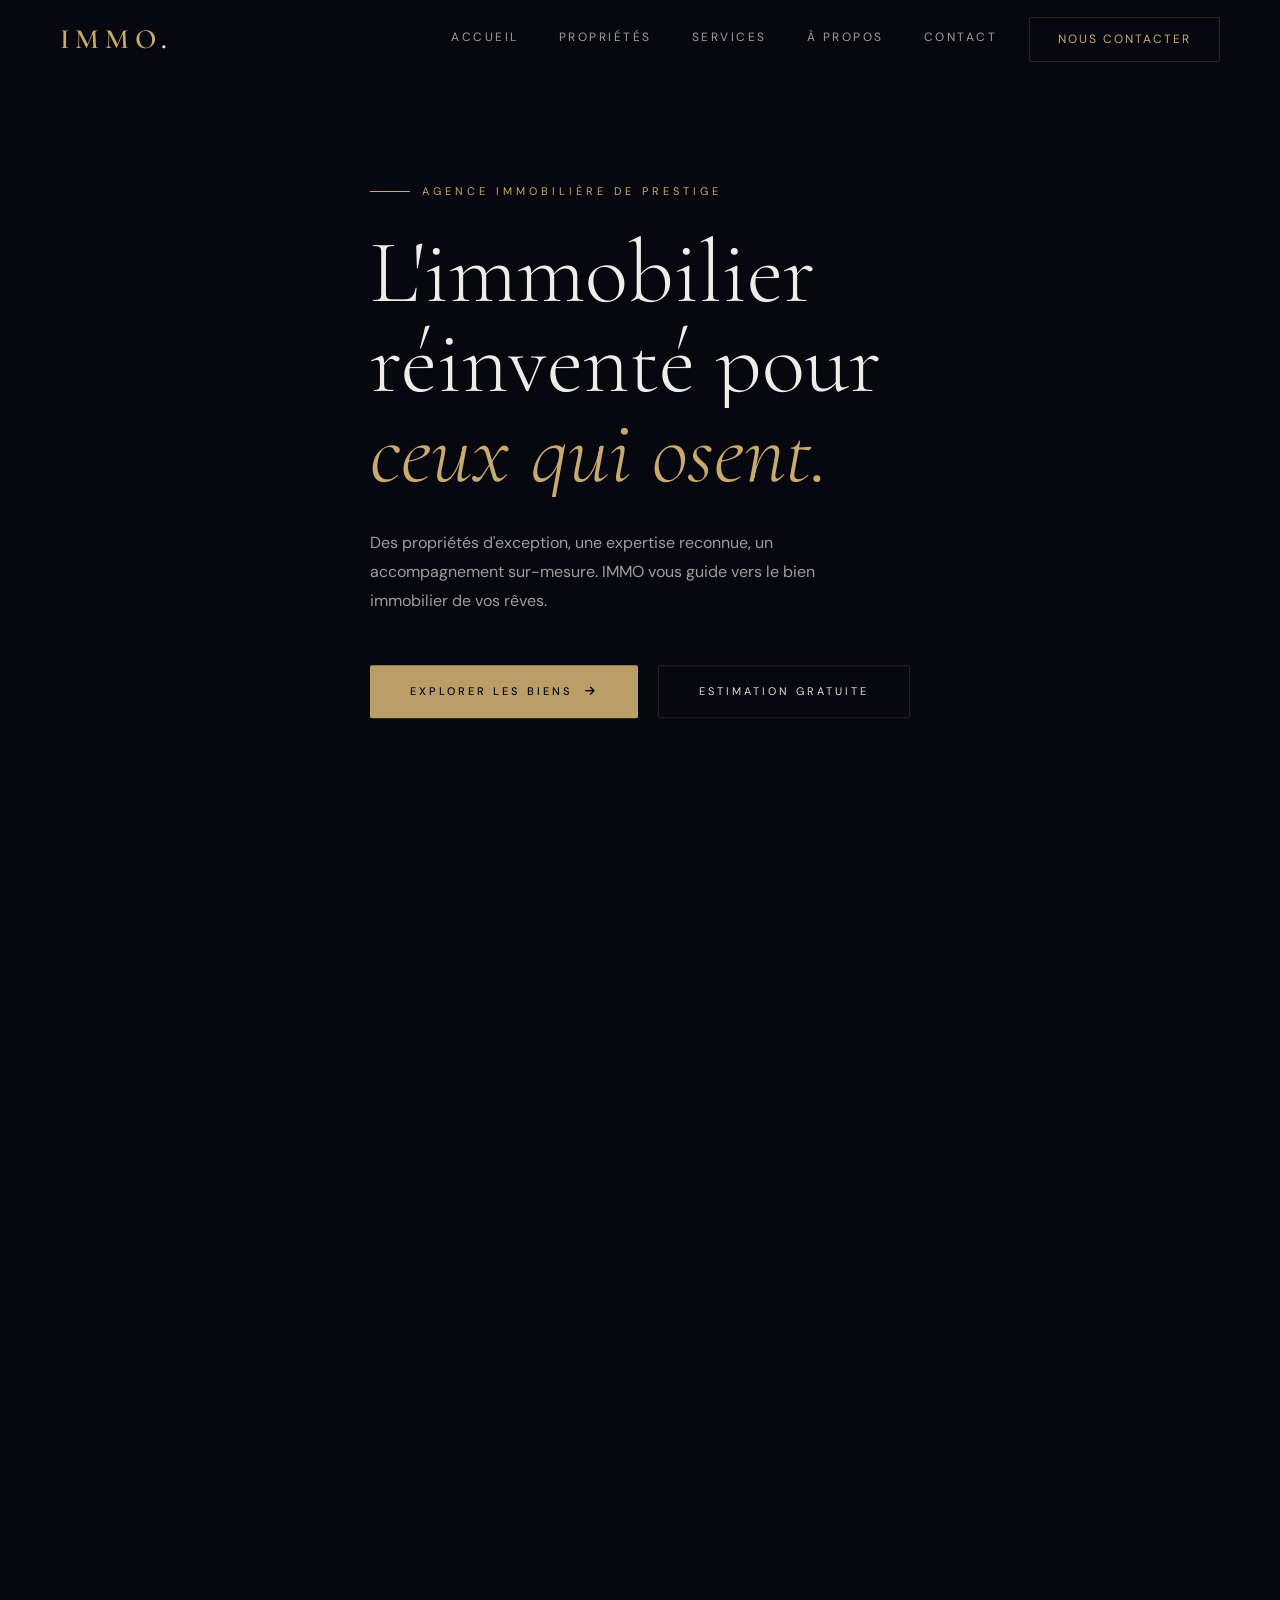
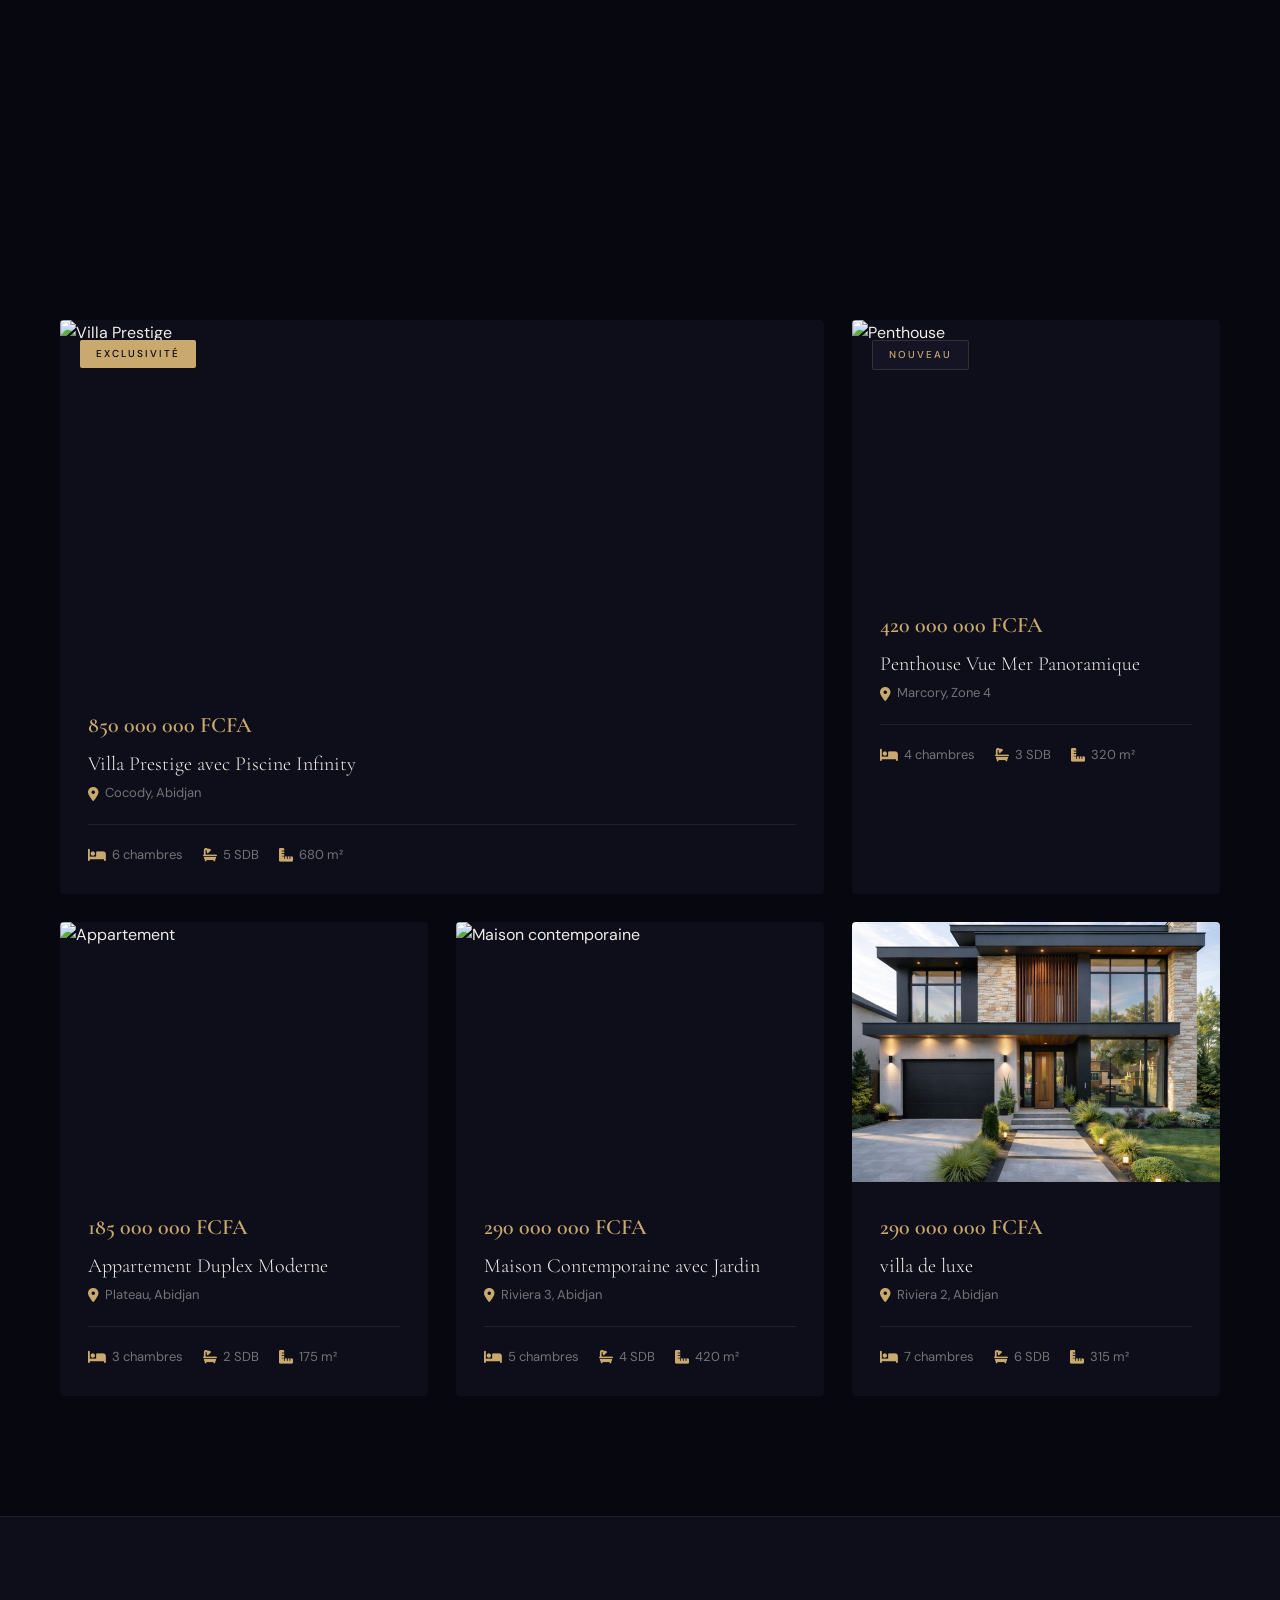
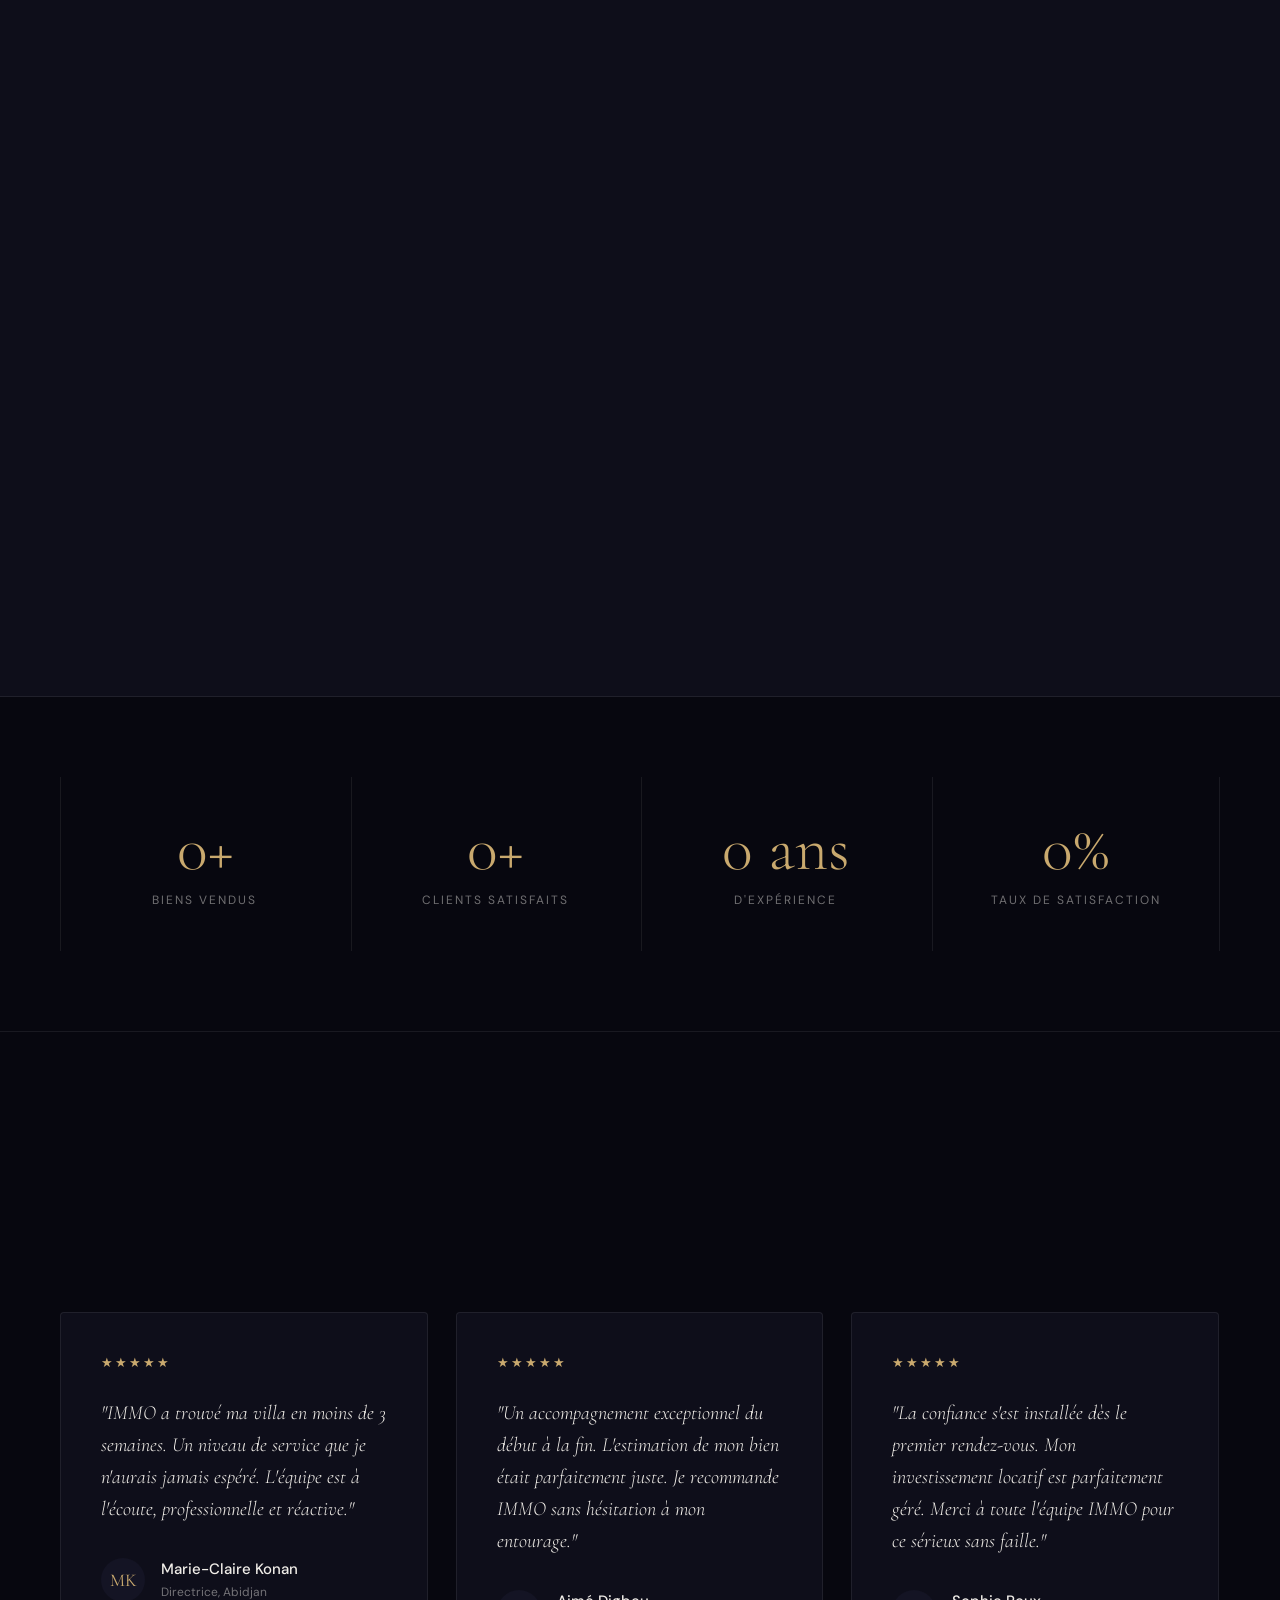
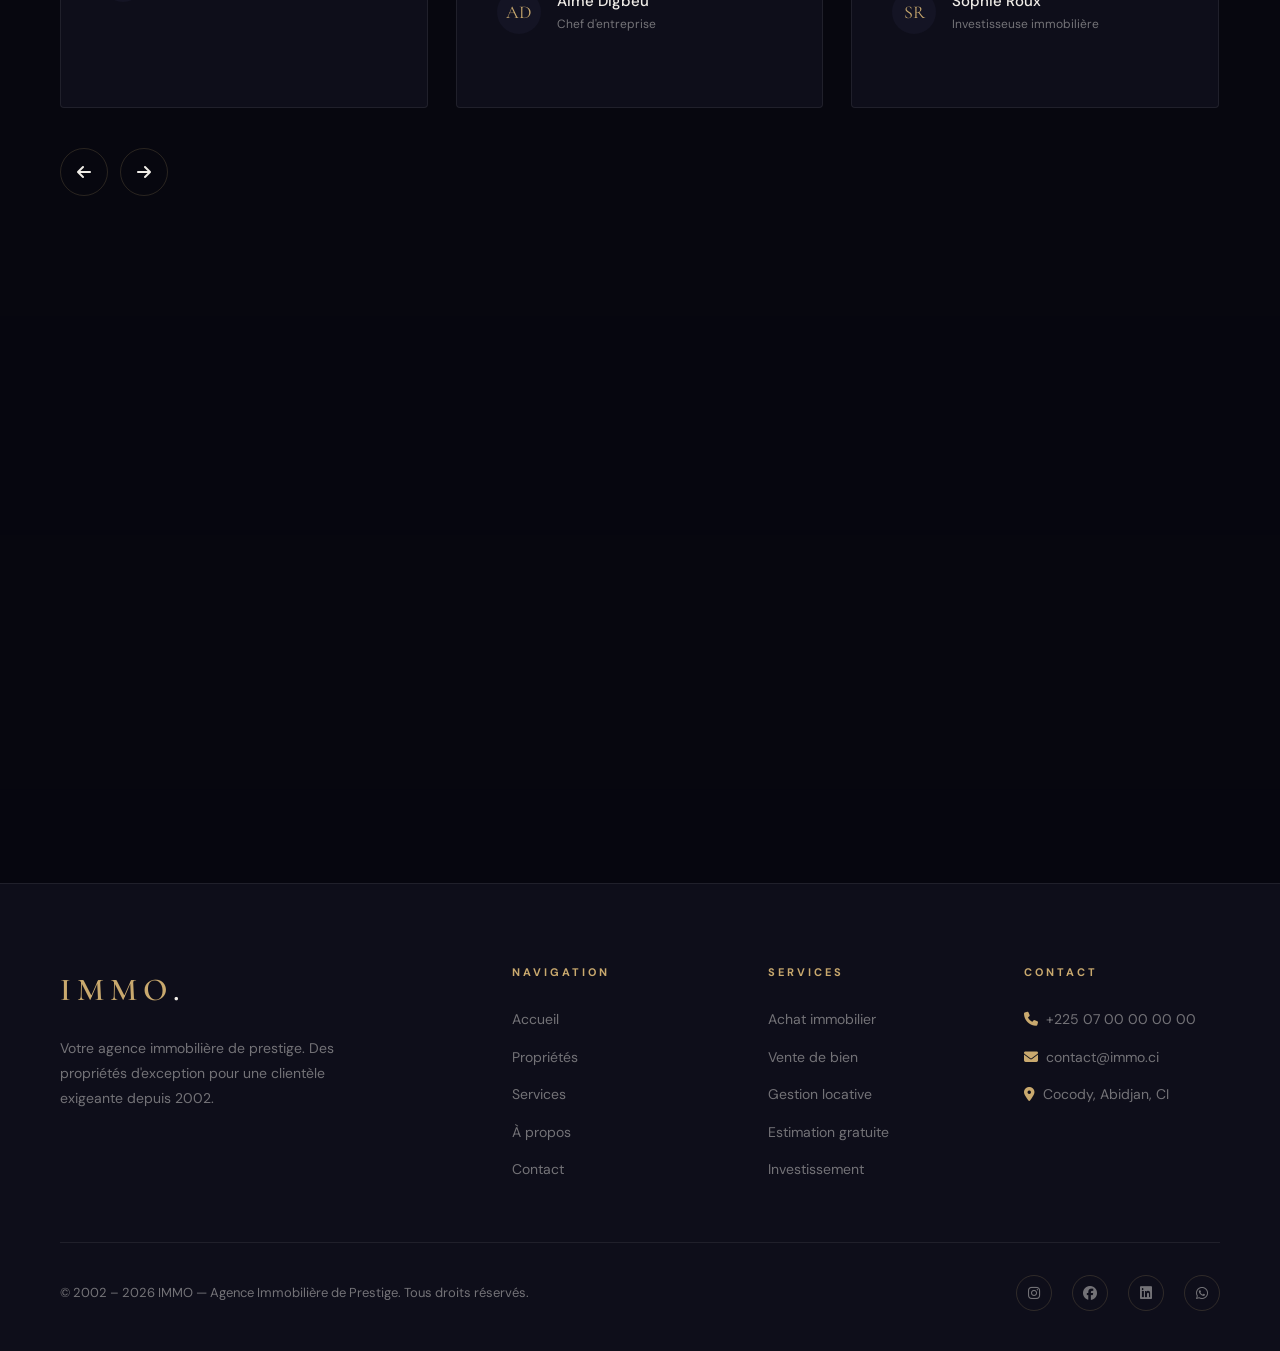
==== commit 01ae4e34: "mise à jour" ====
--- a/index.html
+++ b/index.html
@@ -569,7 +569,7 @@
       <div class="hero-stat-lbl">Biens vendus</div>
     </div>
     <div class="hero-stat">
-      <div class="hero-stat-val">18 ans</div>
+      <div class="hero-stat-val">24 ans</div>
       <div class="hero-stat-lbl">D'expérience</div>
     </div>
   </div>
@@ -631,7 +631,7 @@
         <a href="a-propos.html" class="btn-outline reveal" style="margin-top:32px;">En savoir plus</a>
       </div>
       <div class="intro-img-wrap reveal-right">
-        <div class="intro-img-badge">Depuis 2006</div>
+        <div class="intro-img-badge">Depuis 2002</div>
         <img
           class="intro-img"
           src="https://images.unsplash.com/photo-1613977257363-707ba9348227?w=900&q=85"
@@ -719,6 +719,21 @@
           </div>
         </div>
       </div>
+
+      <!-- Card 4 -->
+      <div class="prop-card">
+        <img class="prop-card-img" src="images/villa1.jpg" alt="Maison contemporaine">
+        <div class="prop-card-body">
+          <div class="prop-card-price">290 000 000 FCFA</div>
+          <div class="prop-card-title">villa de luxe </div>
+          <div class="prop-card-loc"><i class="fa fa-map-marker-alt"></i> Riviera 2, Abidjan</div>
+          <div class="prop-card-specs">
+            <div class="spec-item"><i class="fa fa-bed"></i> 7 chambres</div>
+            <div class="spec-item"><i class="fa fa-bath"></i> 6 SDB</div>
+            <div class="spec-item"><i class="fa fa-ruler-combined"></i> 315 m²</div>
+          </div>
+        </div>
+      </div>
     </div>
   </div>
 </section>
@@ -788,6 +803,7 @@
 
     <div style="overflow:hidden;">
       <div class="testimonials-track" id="testimonialsTrack">
+        <!-- Testimonial 1 -->
         <div class="testimonial-card">
           <div class="testimonial-stars">★★★★★</div>
           <p class="testimonial-text">"IMMO a trouvé ma villa en moins de 3 semaines. Un niveau de service que je n'aurais jamais espéré. L'équipe est à l'écoute, professionnelle et réactive."</p>
@@ -799,6 +815,7 @@
             </div>
           </div>
         </div>
+        <!-- Testimonial 2 -->
         <div class="testimonial-card">
           <div class="testimonial-stars">★★★★★</div>
           <p class="testimonial-text">"Un accompagnement exceptionnel du début à la fin. L'estimation de mon bien était parfaitement juste. Je recommande IMMO sans hésitation à mon entourage."</p>
@@ -810,6 +827,7 @@
             </div>
           </div>
         </div>
+        <!-- Testimonial 3 -->
         <div class="testimonial-card">
           <div class="testimonial-stars">★★★★★</div>
           <p class="testimonial-text">"La confiance s'est installée dès le premier rendez-vous. Mon investissement locatif est parfaitement géré. Merci à toute l'équipe IMMO pour ce sérieux sans faille."</p>
@@ -821,6 +839,43 @@
             </div>
           </div>
         </div>
+        <!-- Testimonial 4 -->
+        <div class="testimonial-card">
+          <div class="testimonial-stars">★★★★★</div>
+          <p class="testimonial-text">"Accueil très professionnel. Au petit soin du client, ils prennent en compte toutes nos demandes."</p>
+          <div class="testimonial-author">
+            <div class="testimonial-avatar" style="background:var(--bg3);display:flex;align-items:center;justify-content:center;font-family:var(--font-display);font-size:18px;color:var(--gold);">JC</div>
+            <div>
+              <div class="testimonial-name">Jean Claude</div>
+              <div class="testimonial-role">Entrepreneur</div>
+            </div>
+          </div>
+        </div>
+        <!-- Testimonial 5 -->
+        <div class="testimonial-card">
+          <div class="testimonial-stars">★★★★★</div>
+          <p class="testimonial-text">"Il sont très réactifs et professionnels. Je recommande vivement leurs services, en plus, ils sont très attentionnés et efficaces."</p>
+          <div class="testimonial-author">
+            <div class="testimonial-avatar" style="background:var(--bg3);display:flex;align-items:center;justify-content:center;font-family:var(--font-display);font-size:18px;color:var(--gold);">FD</div>
+            <div>
+              <div class="testimonial-name">Fatimata Diallo</div>
+              <div class="testimonial-role">Directrice d'hôtel de luxe</div>
+            </div>
+          </div>
+        </div>
+        <!-- Testimonial 6 -->
+        <div class="testimonial-card">
+          <div class="testimonial-stars">★★★★★</div>
+          <p class="testimonial-text">"De par leur expertise et leur professionnalisme, ils ont su répondre à toutes mes attentes depuis mon arrivée en Côte d'Ivoire, et cela fait plusieurs années maintenant. Vivement qu'ils continuent ainsi !"</p>
+          <div class="testimonial-author">
+            <div class="testimonial-avatar" style="background:var(--bg3);display:flex;align-items:center;justify-content:center;font-family:var(--font-display);font-size:18px;color:var(--gold);">AT</div>
+            <div>
+              <div class="testimonial-name">Ahmed Traoré</div>
+              <div class="testimonial-role">Investisseur immobilier étranger</div>
+            </div>
+          </div>
+        </div>
+
       </div>
     </div>
 
@@ -853,7 +908,7 @@
   <div class="footer-grid">
     <div class="footer-brand">
       <div class="logo">IMMO<span style="color:var(--text);">.</span></div>
-      <p>Votre agence immobilière de prestige. Des propriétés d'exception pour une clientèle exigeante depuis 2006.</p>
+      <p>Votre agence immobilière de prestige. Des propriétés d'exception pour une clientèle exigeante depuis 2002.</p>
     </div>
     <div class="footer-col">
       <h4>Navigation</h4>
@@ -885,7 +940,7 @@
     </div>
   </div>
   <div class="footer-bottom">
-    <p>© 2006 – 2026 IMMO — Agence Immobilière de Prestige. Tous droits réservés.</p>
+    <p>© 2002 – 2026 IMMO — Agence Immobilière de Prestige. Tous droits réservés.</p>
     <div class="social-links">
       <a href="#"><i class="fab fa-instagram"></i></a>
       <a href="#"><i class="fab fa-facebook"></i></a>
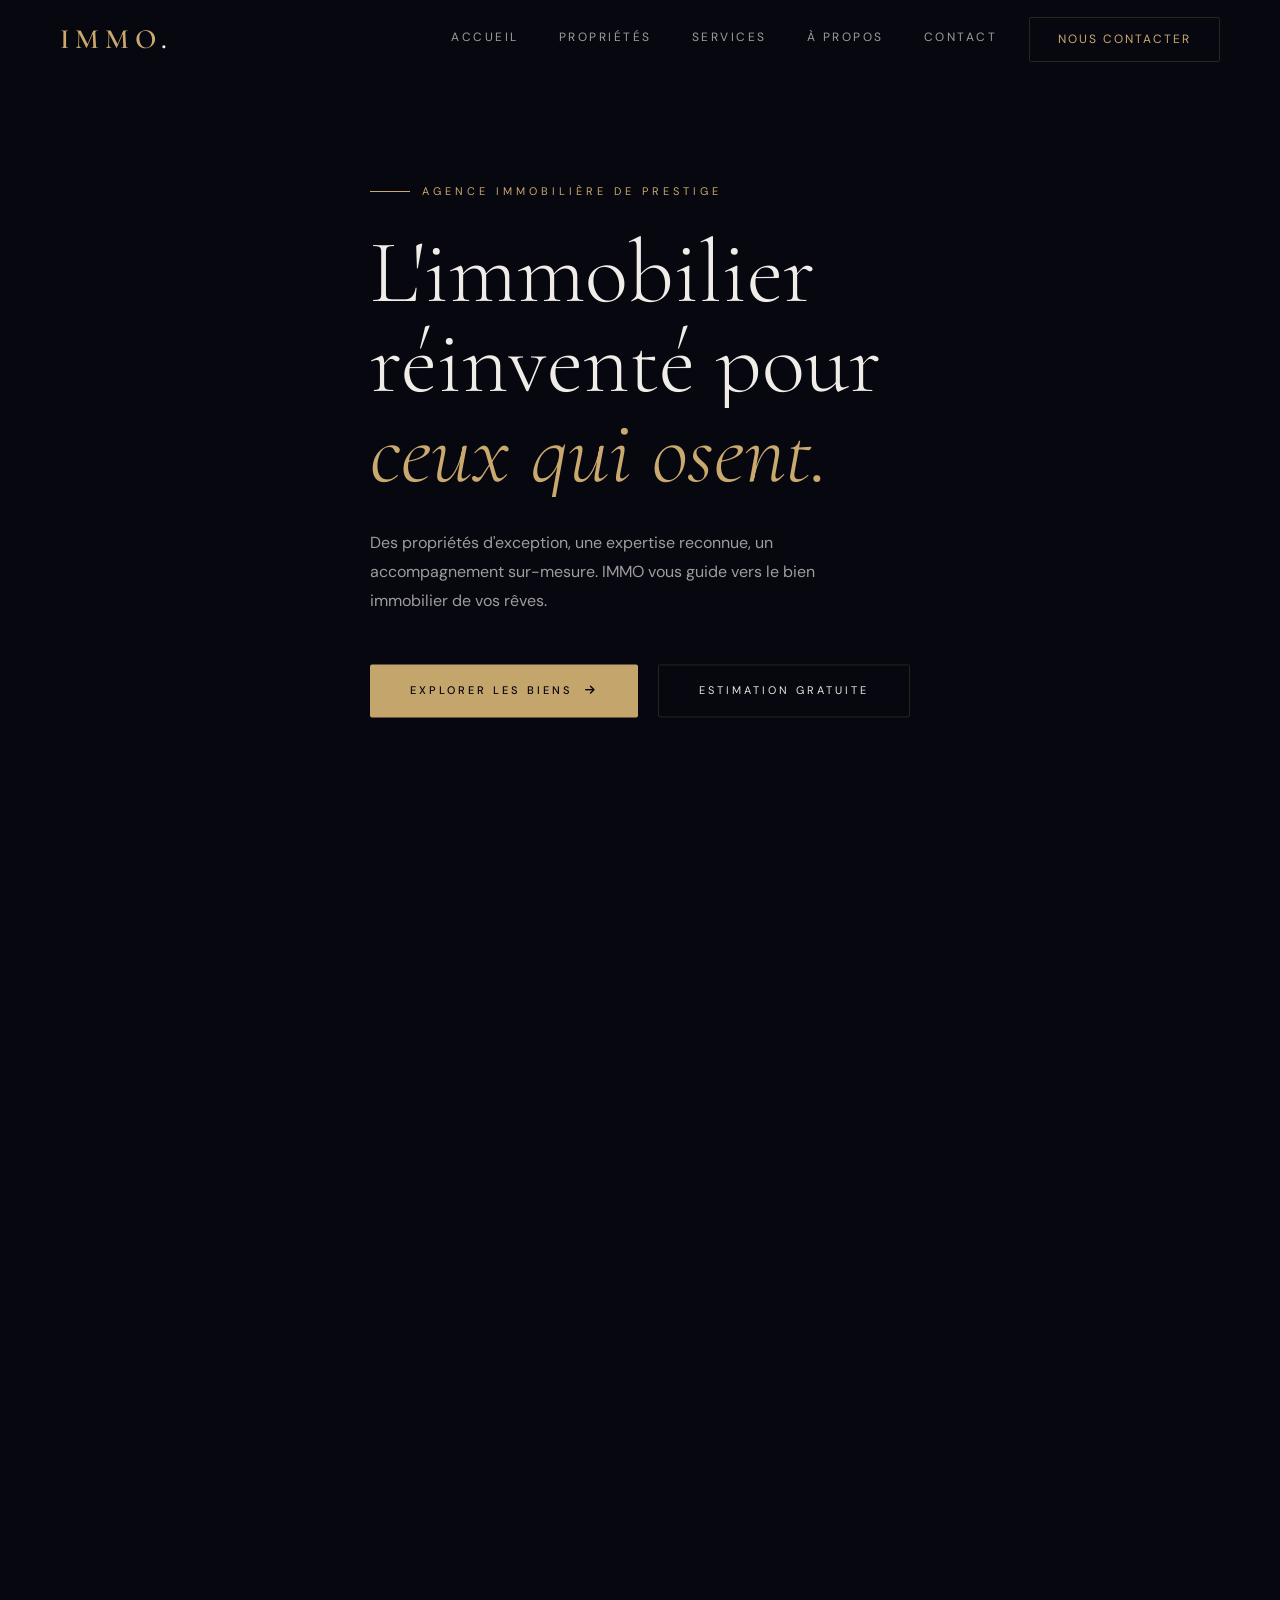
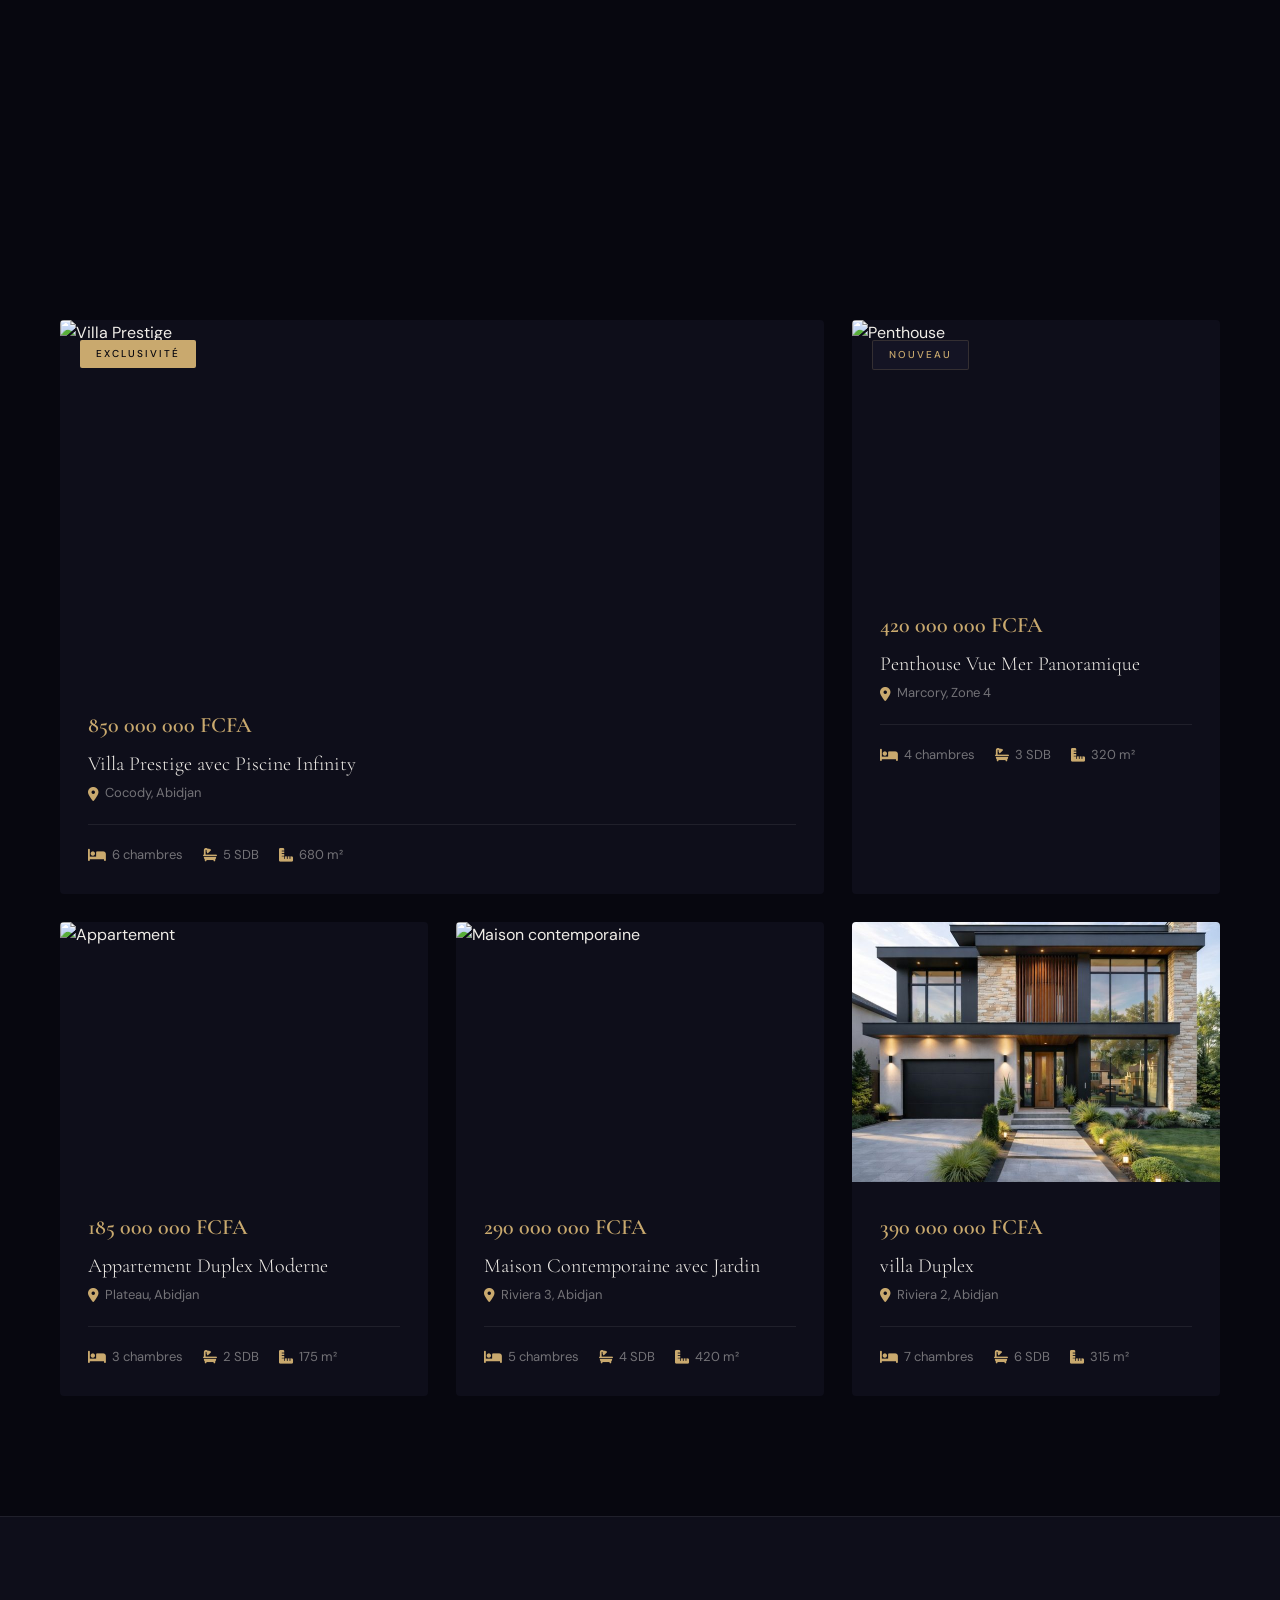
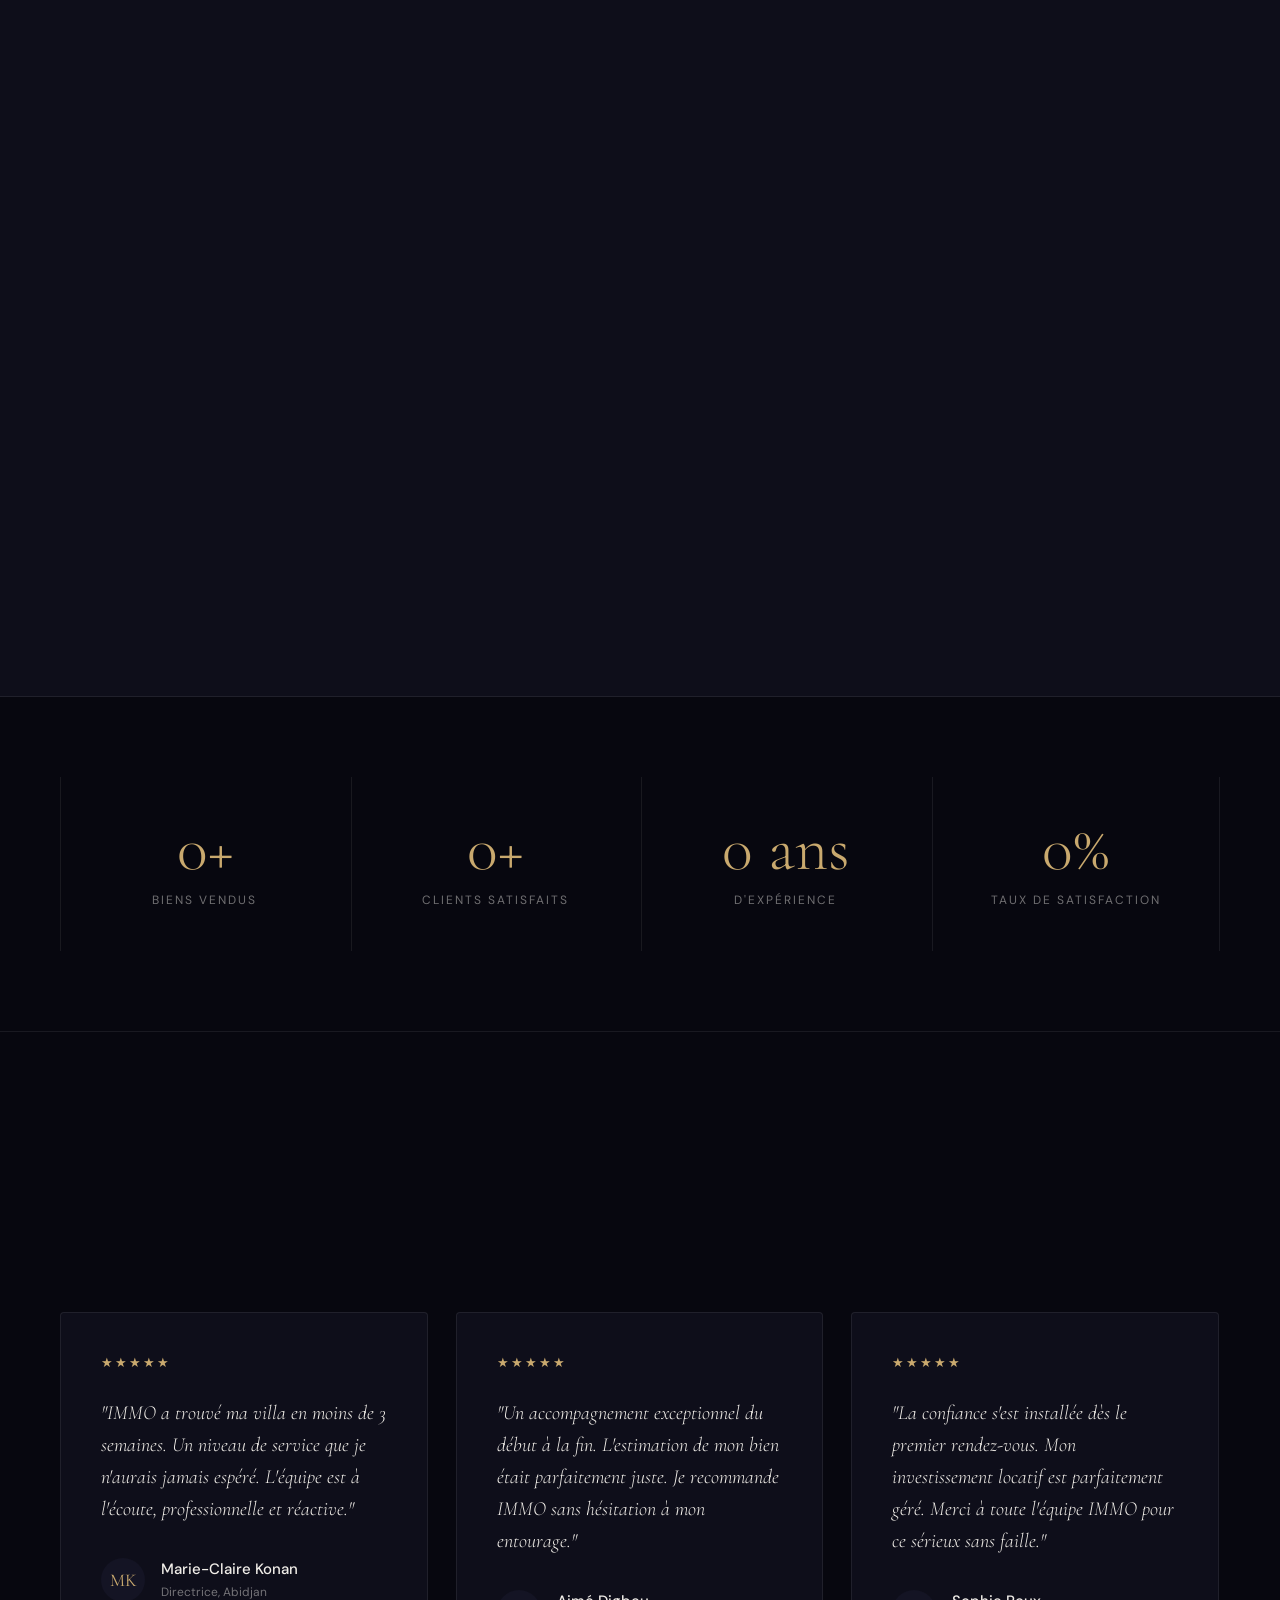
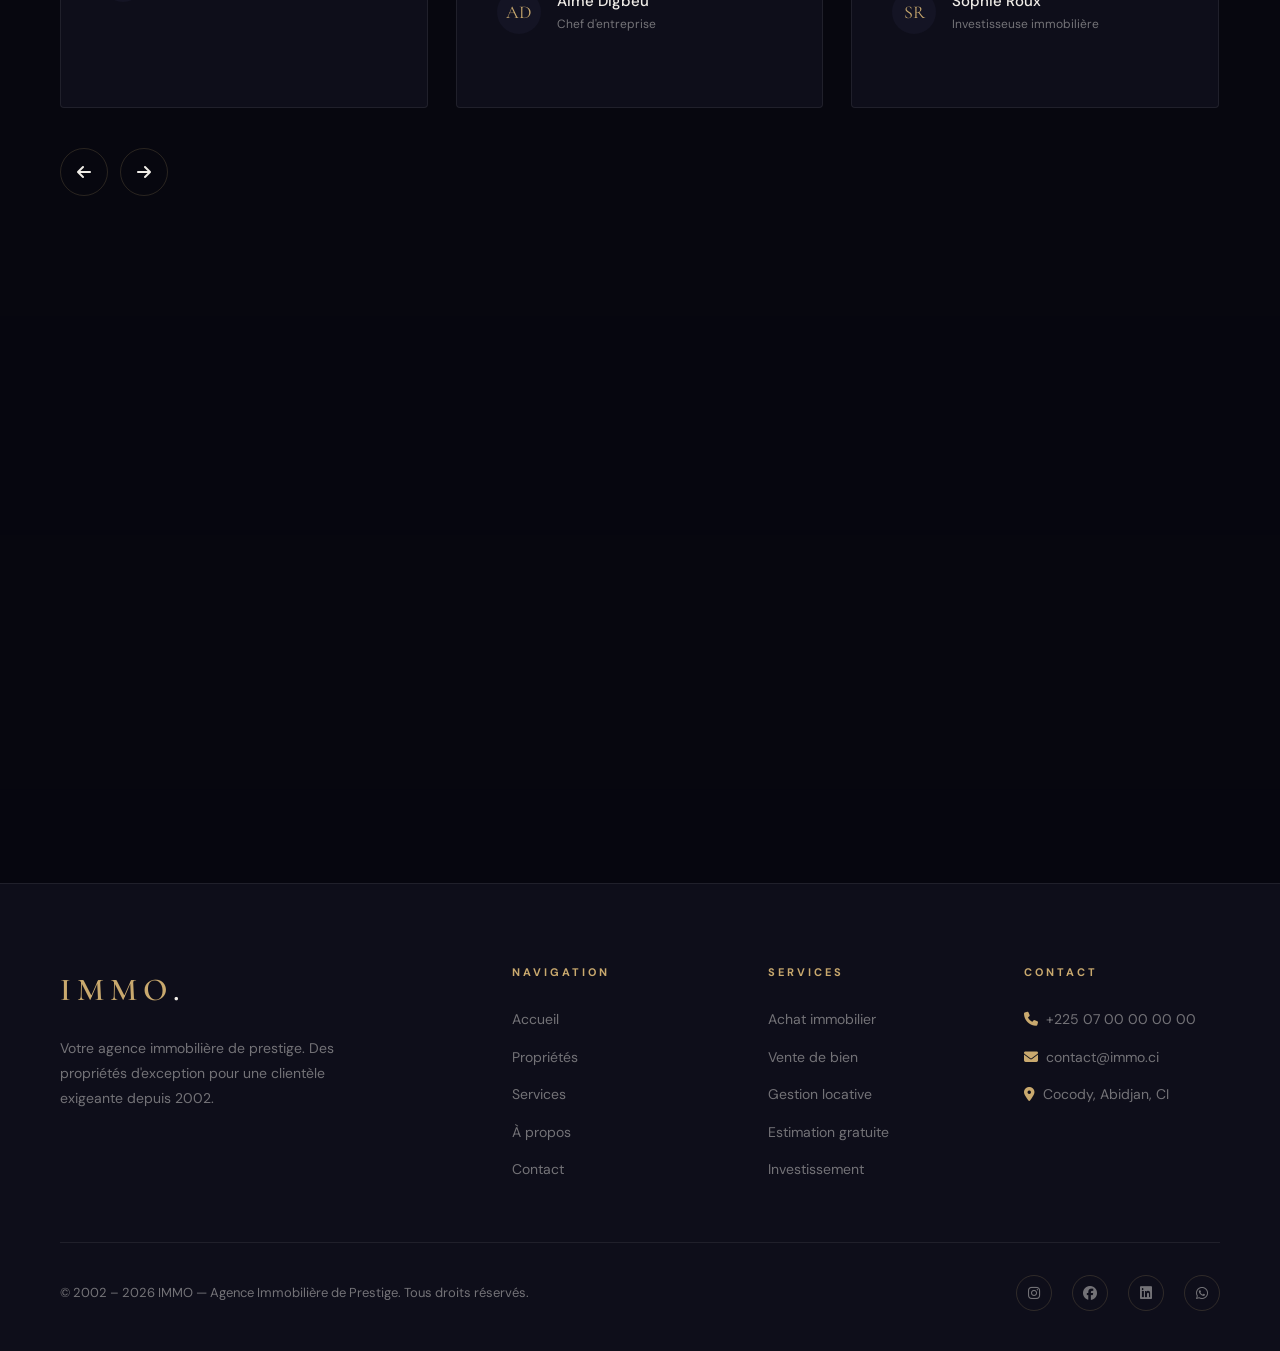
==== commit 5ea7958f: "Update index.html" ====
--- a/index.html
+++ b/index.html
@@ -724,8 +724,8 @@
       <div class="prop-card">
         <img class="prop-card-img" src="images/villa1.jpg" alt="Maison contemporaine">
         <div class="prop-card-body">
-          <div class="prop-card-price">290 000 000 FCFA</div>
-          <div class="prop-card-title">villa de luxe </div>
+          <div class="prop-card-price">390 000 000 FCFA</div>
+          <div class="prop-card-title">villa Duplex</div>
           <div class="prop-card-loc"><i class="fa fa-map-marker-alt"></i> Riviera 2, Abidjan</div>
           <div class="prop-card-specs">
             <div class="spec-item"><i class="fa fa-bed"></i> 7 chambres</div>
